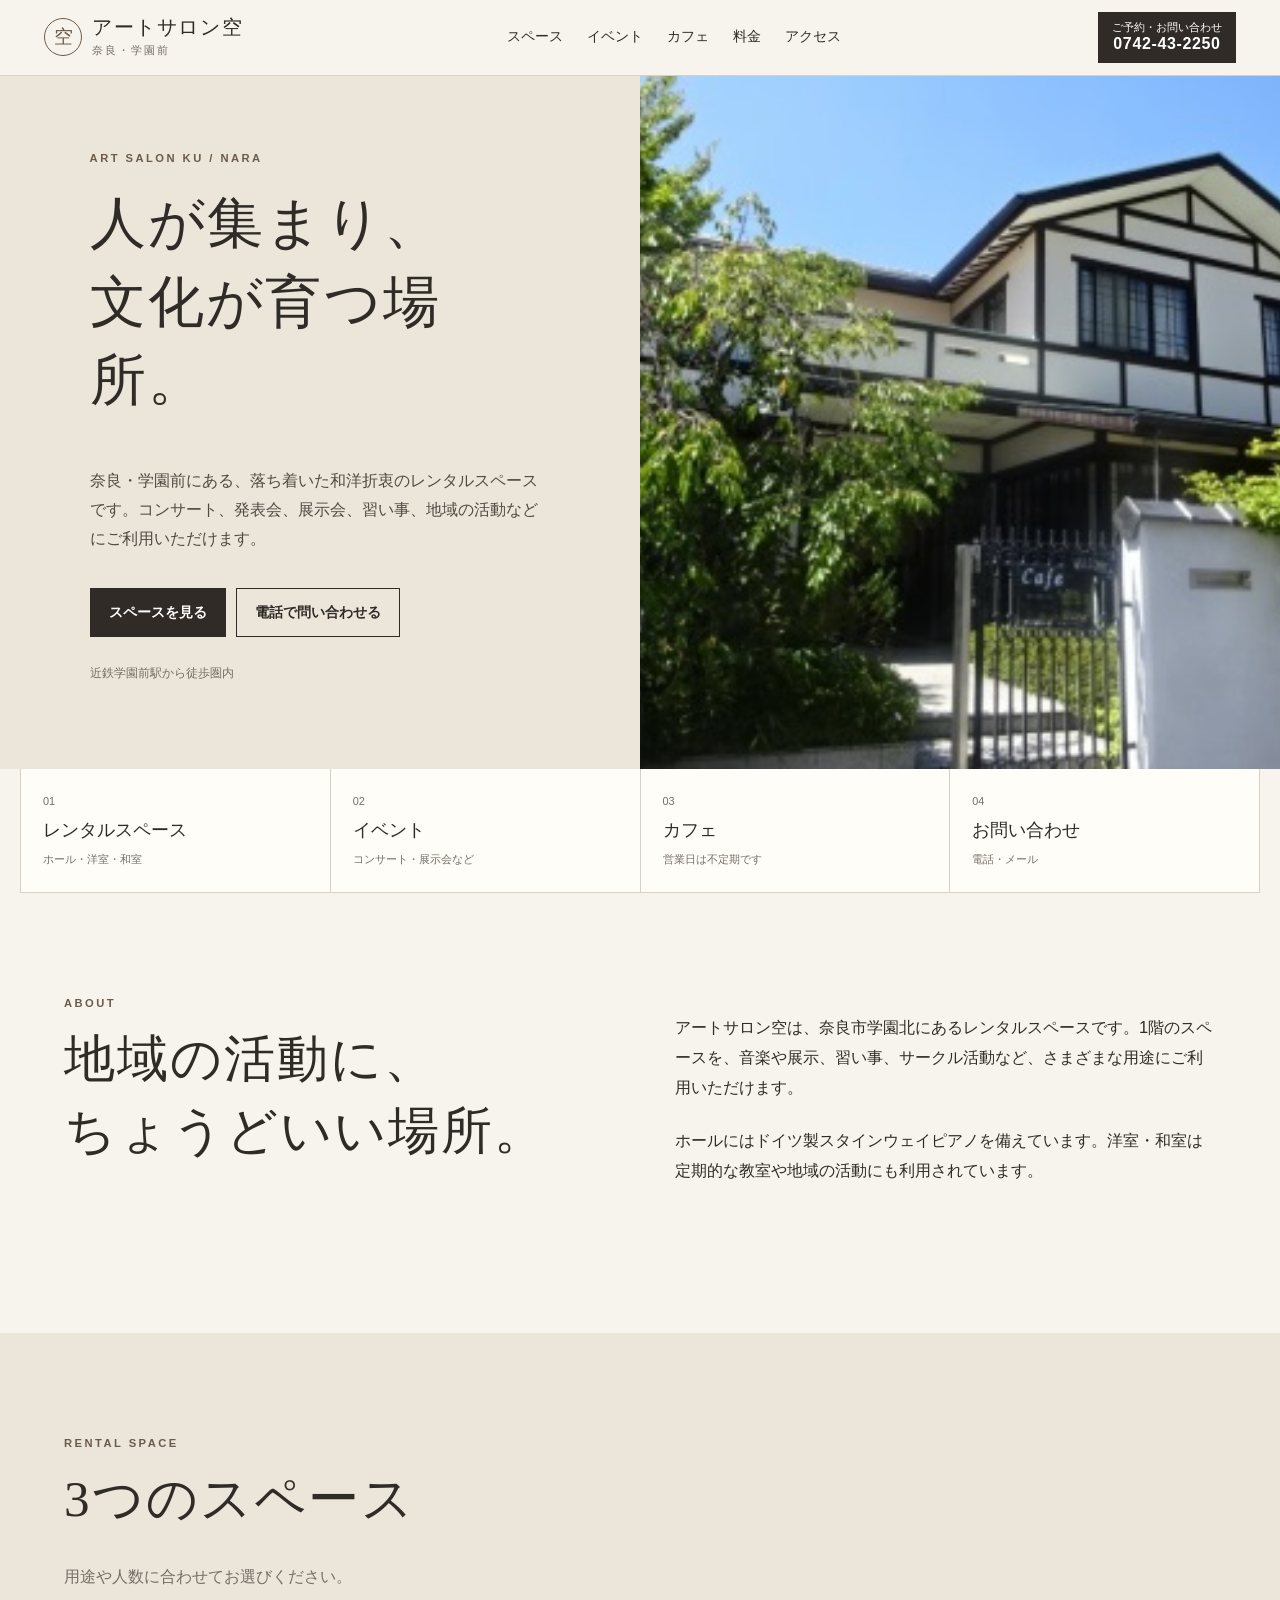
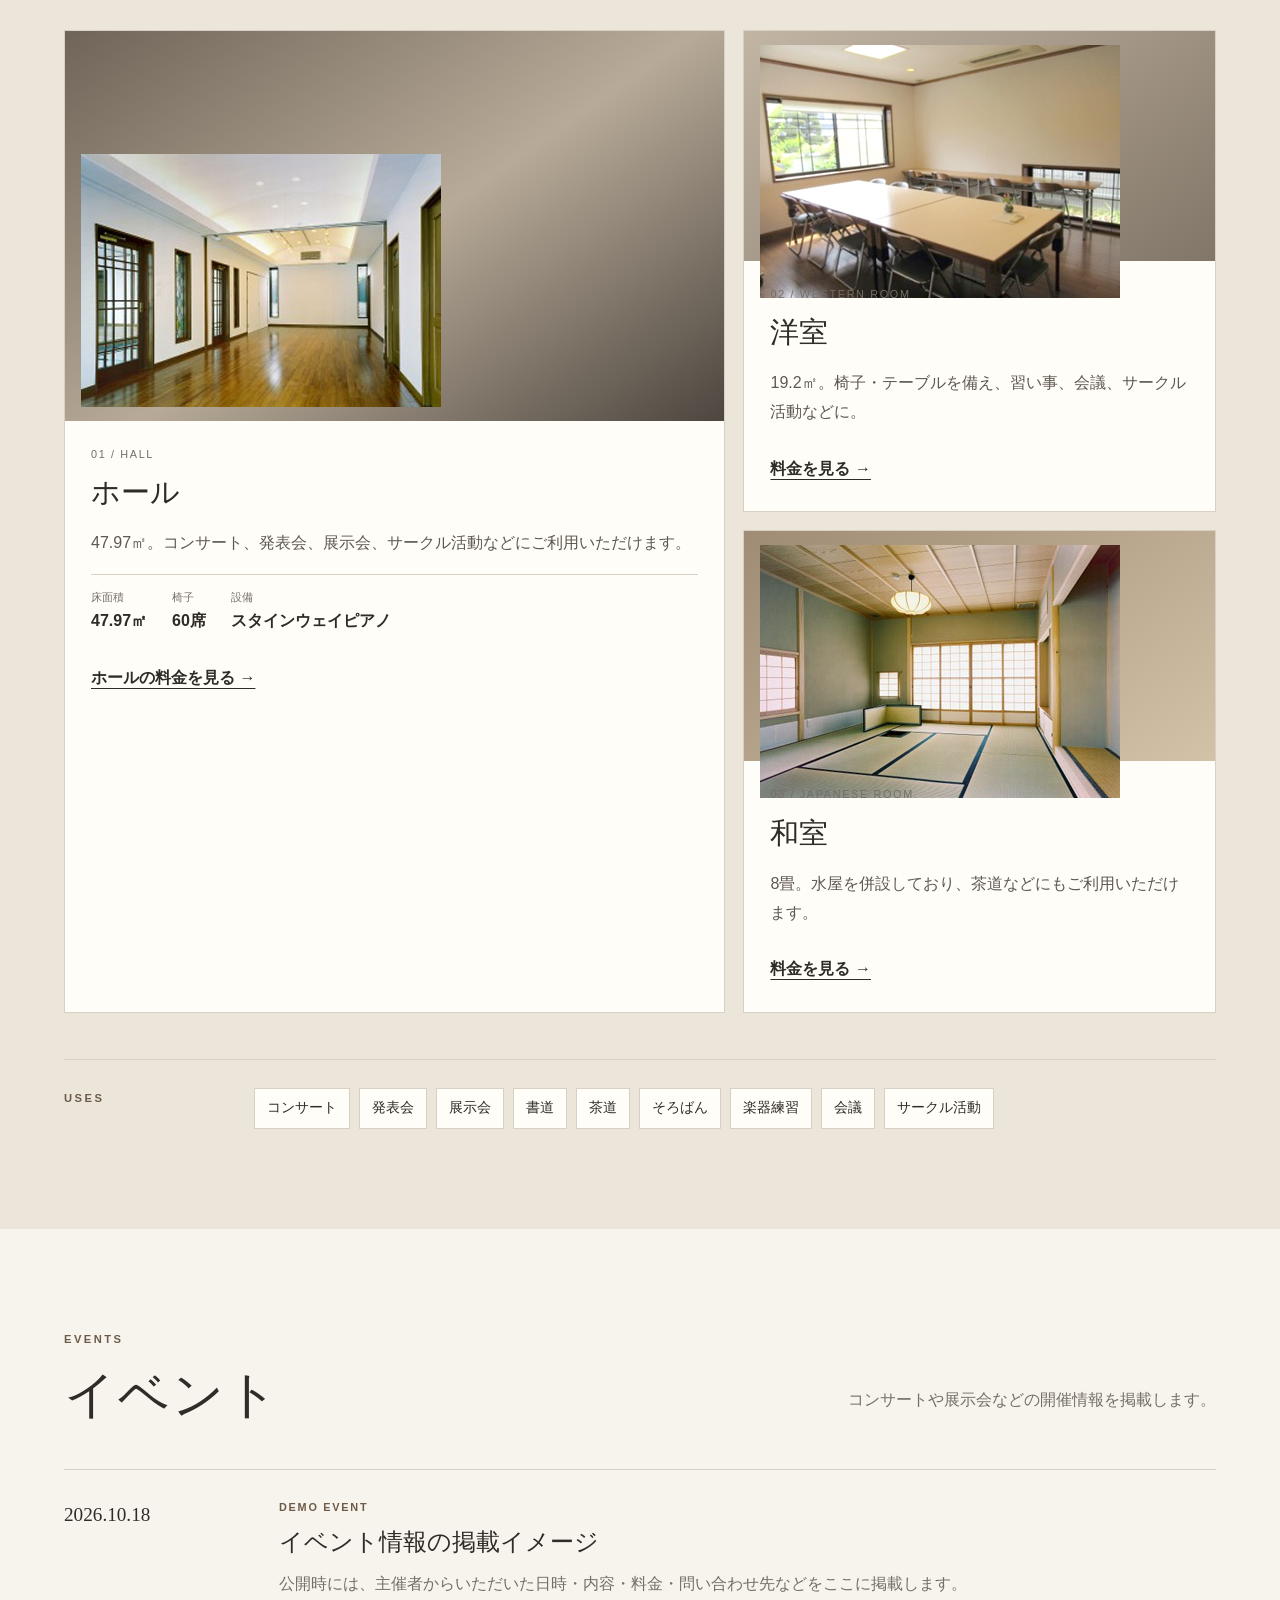
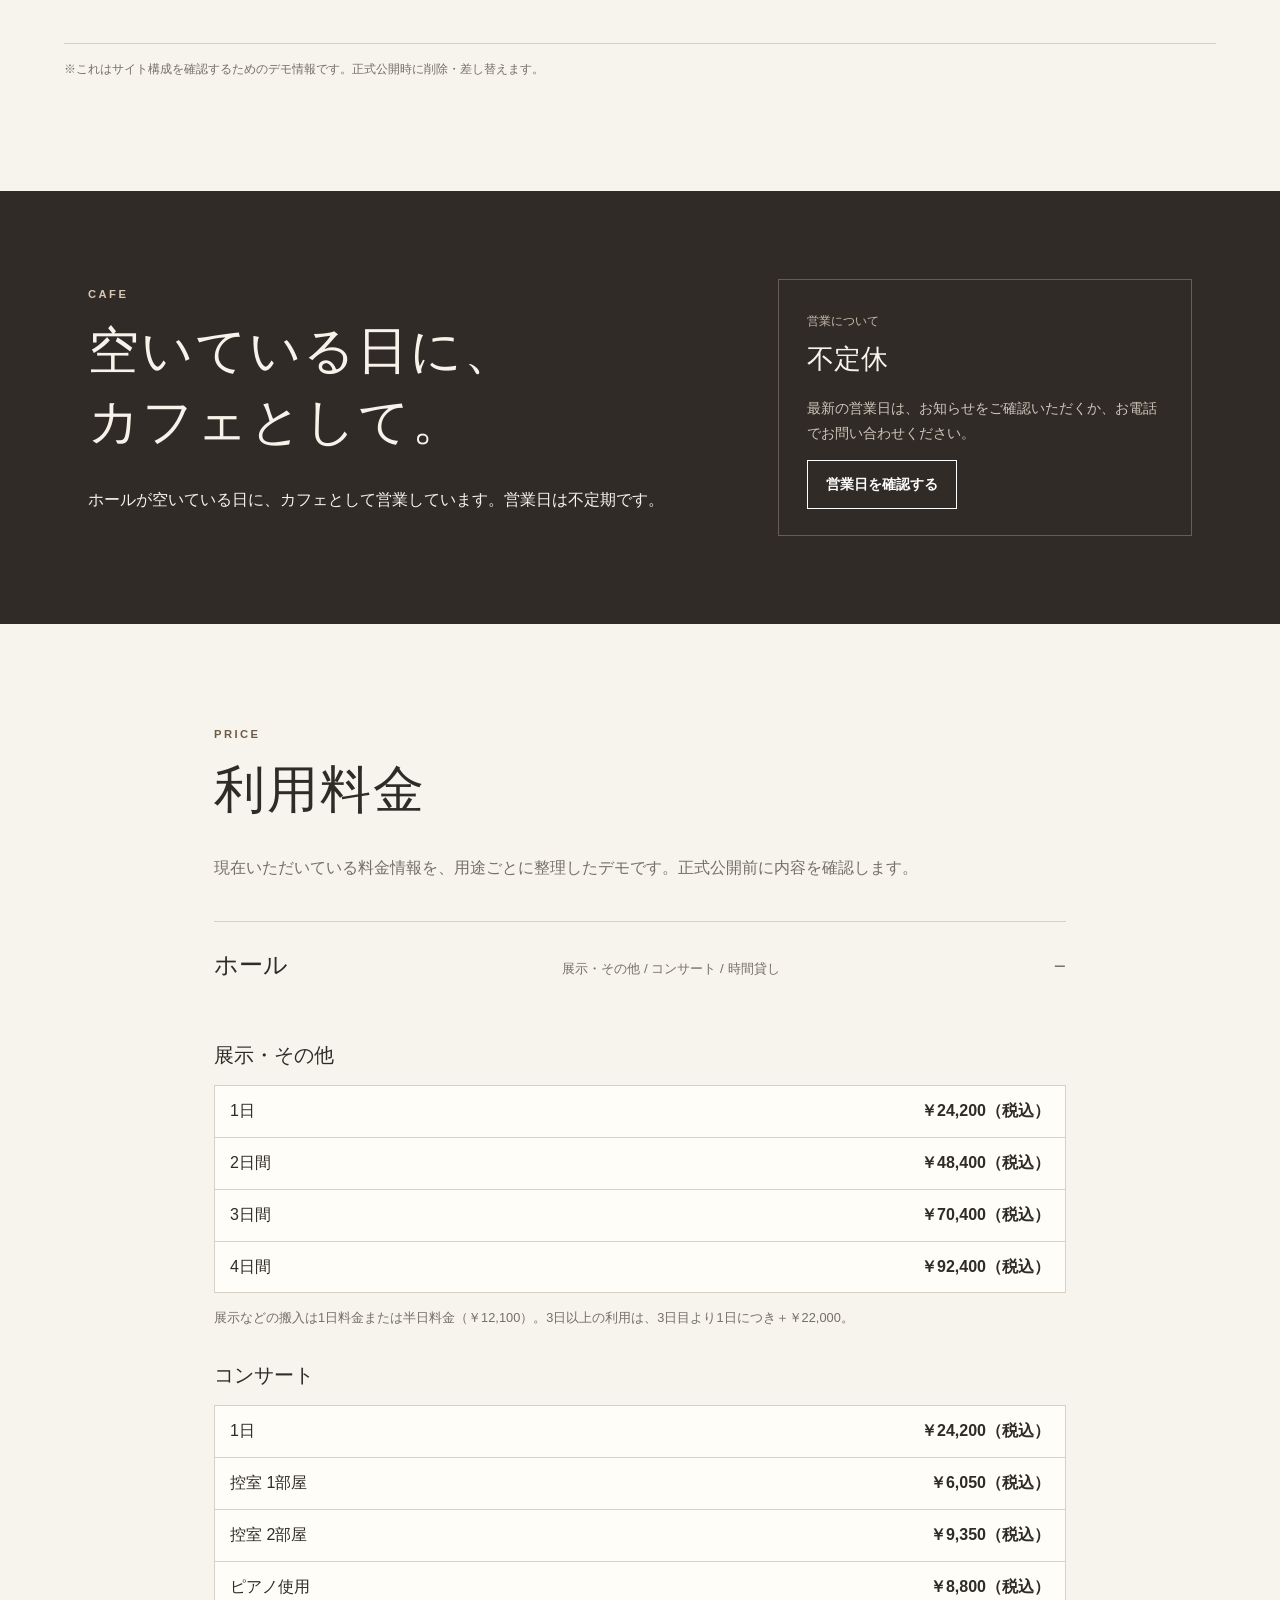
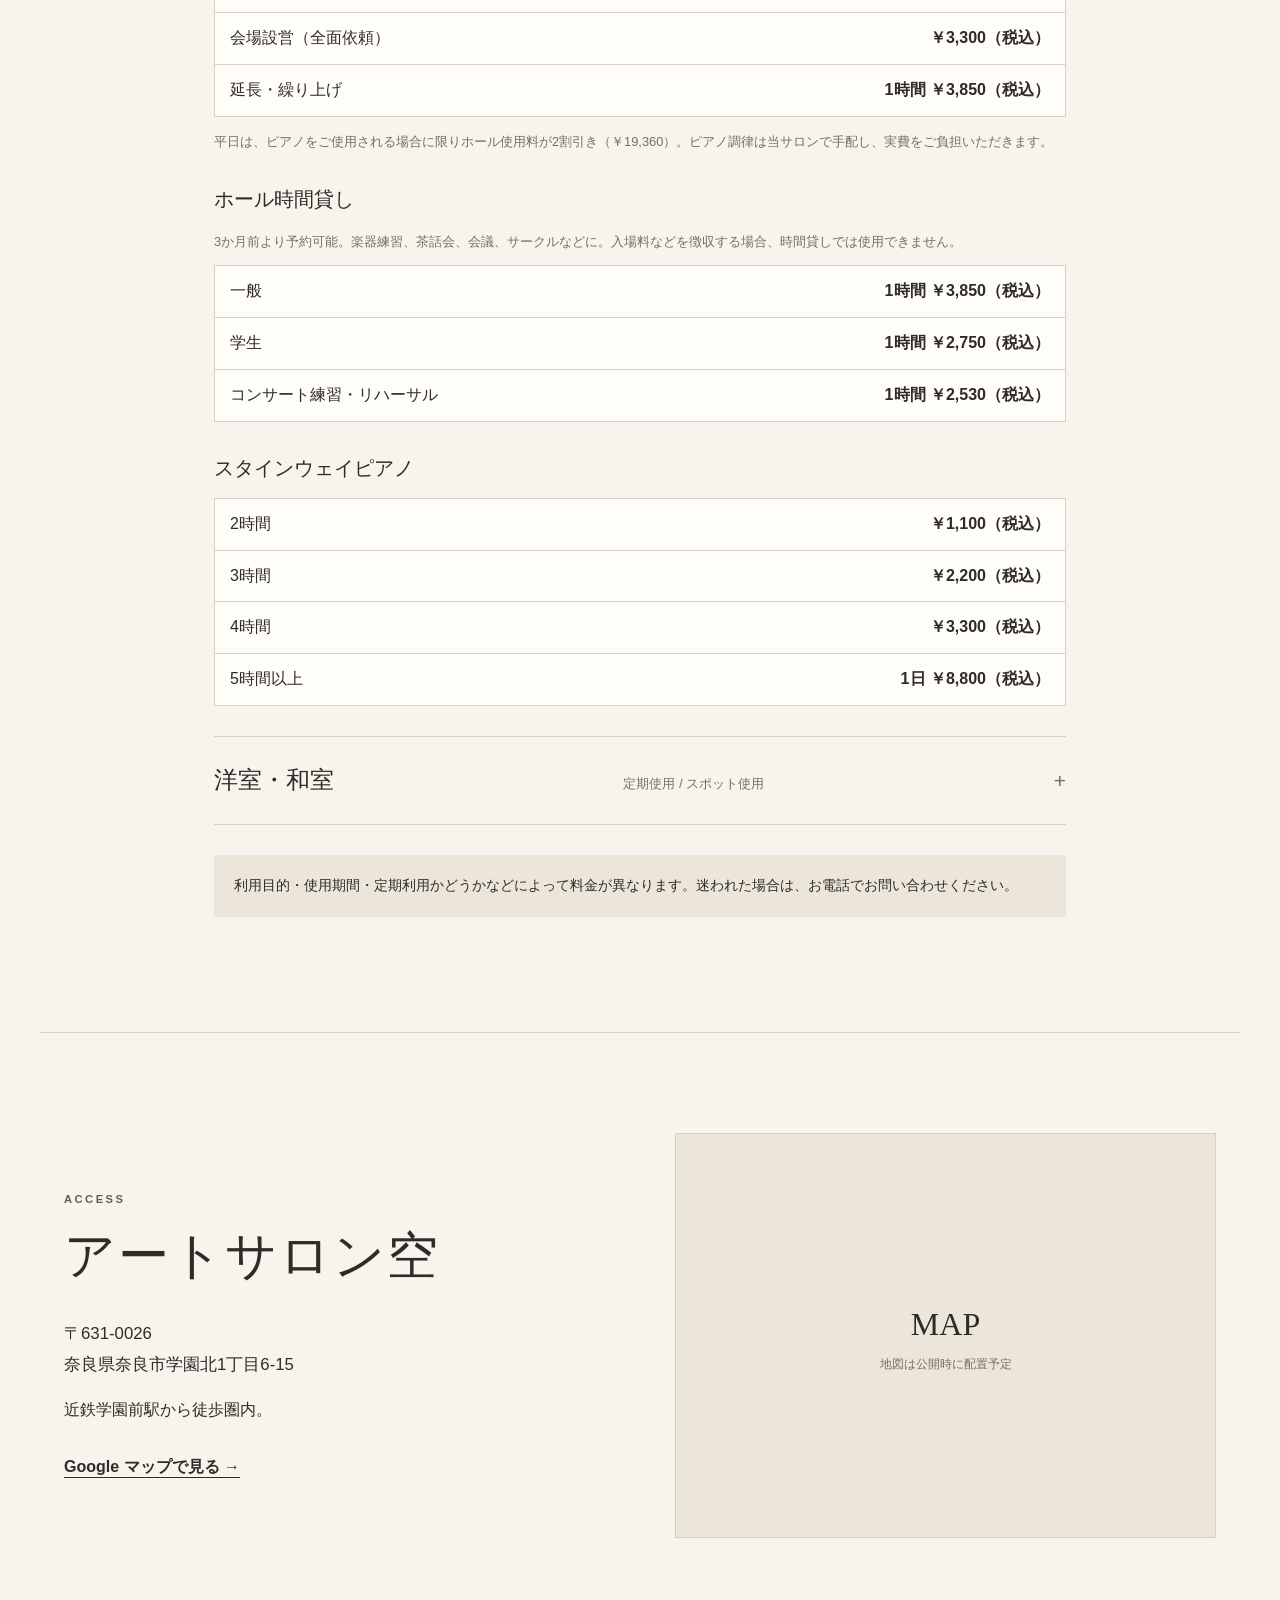
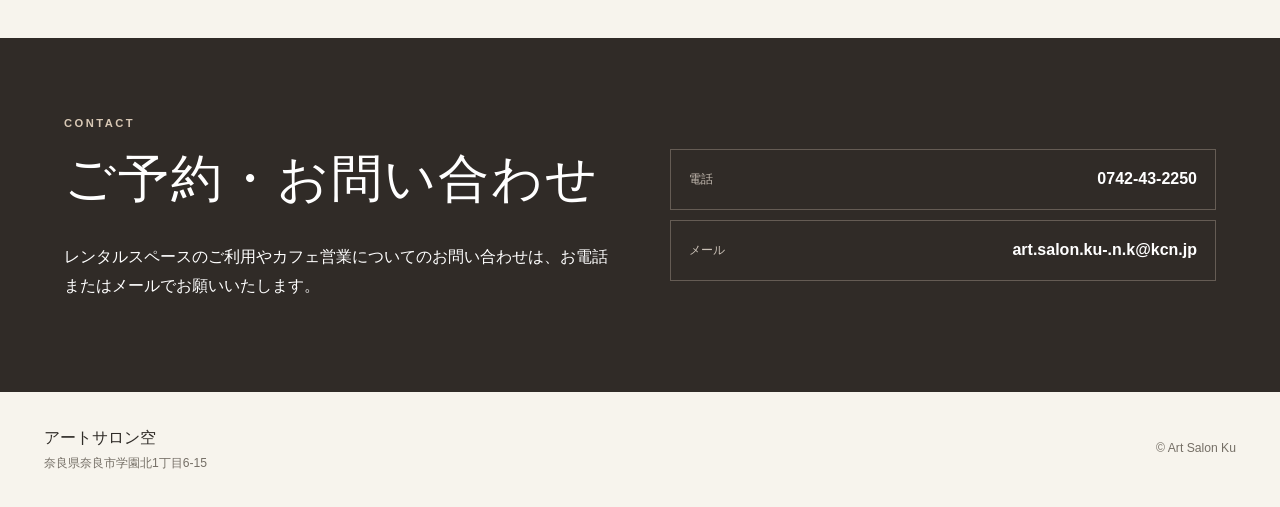
==== index.html @ 2350d653 "ホール・洋室・和室の写真を掲載" ====
<!doctype html>
<html lang="ja">
<head>
  <meta charset="utf-8">
  <meta name="viewport" content="width=device-width, initial-scale=1">
  <meta name="description" content="奈良・学園前のアートサロン空。コンサート、発表会、展示会、習い事などに利用できるレンタルスペースです。">
  <meta name="theme-color" content="#f5f1e8">
  <title>アートサロン空｜奈良・学園前</title>
  <link rel="stylesheet" href="style.css">
</head>
<body>
  <a class="skip-link" href="#main">本文へ移動</a>

  <header class="site-header">
    <div class="header-inner">
      <a class="brand" href="#top" aria-label="アートサロン空 ホーム">
        <span class="brand-mark" aria-hidden="true">空</span>
        <span>
          <strong>アートサロン空</strong>
          <small>奈良・学園前</small>
        </span>
      </a>
      <nav class="main-nav" aria-label="メインメニュー">
        <a href="#space">スペース</a>
        <a href="#events">イベント</a>
        <a href="#cafe">カフェ</a>
        <a href="#price">料金</a>
        <a href="#access">アクセス</a>
      </nav>
      <a class="header-call" href="tel:0742432250">
        <span>ご予約・お問い合わせ</span>
        <strong>0742-43-2250</strong>
      </a>
    </div>
  </header>

  <main id="main">
    <section class="hero" id="top">
      <div class="hero-copy">
        <p class="eyebrow">ART SALON KU / NARA</p>
        <h1>人が集まり、<br>文化が育つ場所。</h1>
        <p class="hero-lead">奈良・学園前にある、落ち着いた和洋折衷のレンタルスペースです。コンサート、発表会、展示会、習い事、地域の活動などにご利用いただけます。</p>
        <div class="hero-actions">
          <a class="button button-dark" href="#space">スペースを見る</a>
          <a class="button button-outline" href="tel:0742432250">電話で問い合わせる</a>
        </div>
        <p class="hero-note">近鉄学園前駅から徒歩圏内</p>
      </div>
      <div class="hero-visual"><img src="main.jpg" alt="アートサロン空の写真"></div>
    </section>

    <section class="quick-links" aria-label="主なご案内">
      <a href="#space"><span>01</span><strong>レンタルスペース</strong><small>ホール・洋室・和室</small></a>
      <a href="#events"><span>02</span><strong>イベント</strong><small>コンサート・展示会など</small></a>
      <a href="#cafe"><span>03</span><strong>カフェ</strong><small>営業日は不定期です</small></a>
      <a href="#contact"><span>04</span><strong>お問い合わせ</strong><small>電話・メール</small></a>
    </section>

    <section class="section intro">
      <div class="section-title">
        <p class="eyebrow">ABOUT</p>
        <h2>地域の活動に、<br>ちょうどいい場所。</h2>
      </div>
      <div class="intro-text">
        <p>アートサロン空は、奈良市学園北にあるレンタルスペースです。1階のスペースを、音楽や展示、習い事、サークル活動など、さまざまな用途にご利用いただけます。</p>
        <p>ホールにはドイツ製スタインウェイピアノを備えています。洋室・和室は定期的な教室や地域の活動にも利用されています。</p>
      </div>
    </section>

    <section class="section section-tinted" id="space">
      <div class="section-title">
        <p class="eyebrow">RENTAL SPACE</p>
        <h2>3つのスペース</h2>
        <p>用途や人数に合わせてお選びください。</p>
      </div>

      <div class="space-grid">
        <article class="space-card space-card-main">
          <div class="space-photo photo-hall"><img src="ホール.jpg" alt="ホールの写真"></div>
          <div class="space-content">
            <p class="card-number">01 / HALL</p>
            <h3>ホール</h3>
            <p>47.97㎡。コンサート、発表会、展示会、サークル活動などにご利用いただけます。</p>
            <dl>
              <div><dt>床面積</dt><dd>47.97㎡</dd></div>
              <div><dt>椅子</dt><dd>60席</dd></div>
              <div><dt>設備</dt><dd>スタインウェイピアノ</dd></div>
            </dl>
            <a class="text-link" href="#hall-price">ホールの料金を見る →</a>
          </div>
        </article>

        <article class="space-card">
          <div class="space-photo photo-west"><img src="洋室.jpg" alt="洋室の写真"></div>
          <div class="space-content">
            <p class="card-number">02 / WESTERN ROOM</p>
            <h3>洋室</h3>
            <p>19.2㎡。椅子・テーブルを備え、習い事、会議、サークル活動などに。</p>
            <a class="text-link" href="#small-price">料金を見る →</a>
          </div>
        </article>

        <article class="space-card">
          <div class="space-photo photo-japanese"><img src="和室.jpg" alt="和室の写真"></div>
          <div class="space-content">
            <p class="card-number">03 / JAPANESE ROOM</p>
            <h3>和室</h3>
            <p>8畳。水屋を併設しており、茶道などにもご利用いただけます。</p>
            <a class="text-link" href="#small-price">料金を見る →</a>
          </div>
        </article>
      </div>

      <div class="uses">
        <p class="eyebrow">USES</p>
        <div class="tag-list">
          <span>コンサート</span><span>発表会</span><span>展示会</span><span>書道</span><span>茶道</span><span>そろばん</span><span>楽器練習</span><span>会議</span><span>サークル活動</span>
        </div>
      </div>
    </section>

    <section class="section" id="events">
      <div class="section-title-row">
        <div>
          <p class="eyebrow">EVENTS</p>
          <h2>イベント</h2>
        </div>
        <p class="section-caption">コンサートや展示会などの開催情報を掲載します。</p>
      </div>
      <div id="event-list" class="event-list" aria-live="polite">
        <article class="event-card">
          <time datetime="2026-10-18"><span>2026.10.18</span></time>
          <div><p class="event-type">DEMO EVENT</p><h3>イベント情報の掲載イメージ</h3><p>公開時には、主催者からいただいた日時・内容・料金・問い合わせ先などをここに掲載します。</p></div>
        </article>
        <p class="demo-label">※これはサイト構成を確認するためのデモ情報です。正式公開時に削除・差し替えます。</p>
      </div>
    </section>

    <section class="cafe" id="cafe">
      <div class="cafe-inner">
        <div>
          <p class="eyebrow">CAFE</p>
          <h2>空いている日に、<br>カフェとして。</h2>
          <p>ホールが空いている日に、カフェとして営業しています。営業日は不定期です。</p>
        </div>
        <div class="cafe-status">
          <span>営業について</span>
          <strong>不定休</strong>
          <p>最新の営業日は、お知らせをご確認いただくか、お電話でお問い合わせください。</p>
          <a class="button button-light" href="tel:0742432250">営業日を確認する</a>
        </div>
      </div>
    </section>

    <section class="section pricing" id="price">
      <div class="section-title">
        <p class="eyebrow">PRICE</p>
        <h2>利用料金</h2>
        <p>現在いただいている料金情報を、用途ごとに整理したデモです。正式公開前に内容を確認します。</p>
      </div>

      <details class="price-group" id="hall-price" open>
        <summary><span>ホール</span><small>展示・その他 / コンサート / 時間貸し</small></summary>
        <div class="price-inner">
          <h3>展示・その他</h3>
          <div class="price-table">
            <div><span>1日</span><strong>￥24,200（税込）</strong></div>
            <div><span>2日間</span><strong>￥48,400（税込）</strong></div>
            <div><span>3日間</span><strong>￥70,400（税込）</strong></div>
            <div><span>4日間</span><strong>￥92,400（税込）</strong></div>
          </div>
          <p class="price-note">展示などの搬入は1日料金または半日料金（￥12,100）。3日以上の利用は、3日目より1日につき＋￥22,000。</p>

          <h3>コンサート</h3>
          <div class="price-table">
            <div><span>1日</span><strong>￥24,200（税込）</strong></div>
            <div><span>控室 1部屋</span><strong>￥6,050（税込）</strong></div>
            <div><span>控室 2部屋</span><strong>￥9,350（税込）</strong></div>
            <div><span>ピアノ使用</span><strong>￥8,800（税込）</strong></div>
            <div><span>会場設営（全面依頼）</span><strong>￥3,300（税込）</strong></div>
            <div><span>延長・繰り上げ</span><strong>1時間 ￥3,850（税込）</strong></div>
          </div>
          <p class="price-note">平日は、ピアノをご使用される場合に限りホール使用料が2割引き（￥19,360）。ピアノ調律は当サロンで手配し、実費をご負担いただきます。</p>

          <h3>ホール時間貸し</h3>
          <p class="price-note">3か月前より予約可能。楽器練習、茶話会、会議、サークルなどに。入場料などを徴収する場合、時間貸しでは使用できません。</p>
          <div class="price-table">
            <div><span>一般</span><strong>1時間 ￥3,850（税込）</strong></div>
            <div><span>学生</span><strong>1時間 ￥2,750（税込）</strong></div>
            <div><span>コンサート練習・リハーサル</span><strong>1時間 ￥2,530（税込）</strong></div>
          </div>

          <h3>スタインウェイピアノ</h3>
          <div class="price-table">
            <div><span>2時間</span><strong>￥1,100（税込）</strong></div>
            <div><span>3時間</span><strong>￥2,200（税込）</strong></div>
            <div><span>4時間</span><strong>￥3,300（税込）</strong></div>
            <div><span>5時間以上</span><strong>1日 ￥8,800（税込）</strong></div>
          </div>
        </div>
      </details>

      <details class="price-group" id="small-price">
        <summary><span>洋室・和室</span><small>定期使用 / スポット使用</small></summary>
        <div class="price-inner">
          <div class="price-table">
            <div><span>2時間・月1回</span><strong>￥4,200</strong></div>
            <div><span>2時間・月2回</span><strong>￥7,900</strong></div>
            <div><span>2時間・月3回</span><strong>￥11,500</strong></div>
            <div><span>2時間・月4回</span><strong>￥15,300</strong></div>
            <div><span>2時間・スポット</span><strong>￥4,400</strong></div>
            <div><span>3時間・月1回</span><strong>￥6,300</strong></div>
            <div><span>3時間・月2回</span><strong>￥11,500</strong></div>
            <div><span>3時間・月3回</span><strong>￥17,200</strong></div>
            <div><span>3時間・スポット</span><strong>￥6,600</strong></div>
            <div><span>4時間・月1回</span><strong>￥7,900</strong></div>
            <div><span>4時間・月2回</span><strong>￥15,300</strong></div>
            <div><span>4時間・スポット</span><strong>￥8,250</strong></div>
            <div><span>5時間・スポット</span><strong>￥9,900</strong></div>
            <div><span>6時間・スポット</span><strong>￥11,550</strong></div>
          </div>
          <p class="price-note">準備・後片付けも利用時間に含まれます。定期使用は都合で使用されない場合も所定料金が必要です。スポット使用は延長可能（時間外料金30分 ￥1,100）。</p>
        </div>
      </details>

      <p class="pricing-callout">利用目的・使用期間・定期利用かどうかなどによって料金が異なります。迷われた場合は、お電話でお問い合わせください。</p>
    </section>

    <section class="section access" id="access">
      <div class="access-copy">
        <p class="eyebrow">ACCESS</p>
        <h2>アートサロン空</h2>
        <address>〒631-0026<br>奈良県奈良市学園北1丁目6-15</address>
        <p>近鉄学園前駅から徒歩圏内。</p>
        <a class="text-link" href="https://www.google.com/maps/search/?api=1&query=奈良県奈良市学園北1丁目6-15" target="_blank" rel="noopener noreferrer">Google マップで見る →</a>
      </div>
      <div class="map-card"><span>MAP</span><small>地図は公開時に配置予定</small></div>
    </section>

    <section class="contact" id="contact">
      <div class="contact-inner">
        <div>
          <p class="eyebrow">CONTACT</p>
          <h2>ご予約・お問い合わせ</h2>
          <p>レンタルスペースのご利用やカフェ営業についてのお問い合わせは、お電話またはメールでお願いいたします。</p>
        </div>
        <div class="contact-links">
          <a href="tel:0742432250"><span>電話</span><strong>0742-43-2250</strong></a>
          <a href="mailto:art.salon.ku-.n.k@kcn.jp"><span>メール</span><strong>art.salon.ku-.n.k@kcn.jp</strong></a>
        </div>
      </div>
    </section>
  </main>

  <footer class="footer">
    <div>
      <strong>アートサロン空</strong>
      <span>奈良県奈良市学園北1丁目6-15</span>
    </div>
    <div class="social-links" id="social-links" aria-label="SNS"></div>
    <p>© Art Salon Ku</p>
  </footer>

  <script src="script.js"></script>
</body>
</html>
---- style.css ----
:root {
  --ink:#2f2b27;
  --muted:#756f66;
  --paper:#f7f4ed;
  --paper-deep:#ebe5da;
  --white:#fffdf8;
  --line:#d8d0c4;
  --accent:#6d5b49;
  --accent-light:#d8c8b5;
  --dark:#302b27;
  --serif:"Yu Mincho","Hiragino Mincho ProN",Georgia,serif;
  --sans:-apple-system,BlinkMacSystemFont,"Hiragino Sans","Yu Gothic",Meiryo,sans-serif;
}
*{box-sizing:border-box}
html{scroll-behavior:smooth}
body{margin:0;color:var(--ink);background:var(--paper);font-family:var(--sans);line-height:1.8}
a{color:inherit}
img{max-width:100%}
button,input,textarea{font:inherit}
.skip-link{position:absolute;left:-9999px;top:0}
.skip-link:focus{left:1rem;top:1rem;z-index:100;background:#fff;padding:.6rem 1rem}
.site-header{position:sticky;top:0;z-index:50;background:rgba(247,244,237,.96);border-bottom:1px solid var(--line);backdrop-filter:blur(12px)}
.header-inner{max-width:1240px;margin:auto;padding:12px 24px;display:flex;align-items:center;gap:28px}
.brand{display:flex;align-items:center;gap:10px;text-decoration:none;min-width:205px}
.brand-mark{display:grid;place-items:center;width:38px;height:38px;border:1px solid var(--accent);border-radius:50%;font-family:var(--serif);font-size:1.2rem;color:var(--accent)}
.brand strong{display:block;font-family:var(--serif);font-size:1.25rem;font-weight:500;letter-spacing:.08em;line-height:1.2}
.brand small{display:block;color:var(--muted);font-size:.68rem;letter-spacing:.18em;margin-top:2px}
.main-nav{display:flex;justify-content:center;gap:20px;flex:1;min-width:0}
.main-nav a{text-decoration:none;font-size:.88rem;white-space:nowrap;padding:8px 2px;border-bottom:1px solid transparent}
.main-nav a:hover{border-bottom-color:var(--accent)}
.header-call{display:flex;flex-direction:column;align-items:center;text-decoration:none;background:var(--dark);color:#fff;padding:8px 14px;line-height:1.3;white-space:nowrap}
.header-call span{font-size:.68rem}
.header-call strong{font-size:1rem;letter-spacing:.04em}
.hero{max-width:1400px;margin:auto;display:grid;grid-template-columns:1fr 1fr;min-height:650px}
.hero-copy{display:flex;flex-direction:column;justify-content:center;padding:72px clamp(28px,7vw,110px);background:var(--paper-deep)}
.eyebrow{margin:0 0 10px;color:var(--accent);font-size:.7rem;font-weight:700;letter-spacing:.22em}
.hero h1,.section h2,.cafe h2,.contact h2{font-family:var(--serif);font-weight:500;line-height:1.4;letter-spacing:.04em;margin:.1em 0 .55em}
.hero h1{font-size:clamp(2.35rem,4.4vw,4.6rem)}
.hero-lead{max-width:620px;color:#504a43}
.hero-note{margin-top:25px;color:var(--muted);font-size:.78rem}
.hero-actions{display:flex;flex-wrap:wrap;gap:10px;margin-top:18px}
.button{display:inline-block;padding:11px 18px;border:1px solid var(--ink);text-decoration:none;font-weight:700;font-size:.88rem}
.button-dark{background:var(--dark);color:#fff}
.button-outline{background:transparent}
.button-light{border-color:#fff;color:#fff}
.hero-visual{min-height:500px;background-image:linear-gradient(90deg,rgba(35,30,26,.04),rgba(35,30,26,.12)),url("main.jpg");background-size:cover;background-position:center;display:grid;place-items:center}
.photo-placeholder{width:min(74%,520px);aspect-ratio:4/5;border:1px solid rgba(255,255,255,.7);display:flex;flex-direction:column;align-items:center;justify-content:center;text-align:center;color:#fff;background:linear-gradient(160deg,rgba(255,255,255,.12),rgba(45,37,30,.14))}
.photo-placeholder span{font-size:.68rem;letter-spacing:.28em}
.photo-placeholder strong{font-family:var(--serif);font-size:1.8rem;font-weight:500;margin-top:8px}
.photo-placeholder small{font-size:.75rem;margin-top:8px;opacity:.9}
.quick-links{max-width:1240px;margin:auto;display:grid;grid-template-columns:repeat(4,1fr);border-left:1px solid var(--line);border-bottom:1px solid var(--line)}
.quick-links a{padding:23px 22px;text-decoration:none;border-right:1px solid var(--line);background:var(--white)}
.quick-links a:hover{background:var(--paper-deep)}
.quick-links span,.quick-links small{display:block;color:var(--muted);font-size:.68rem}
.quick-links strong{display:block;font-family:var(--serif);font-size:1.12rem;font-weight:500;margin:3px 0}
.section{max-width:1200px;margin:auto;padding:100px 24px}
.intro{display:grid;grid-template-columns:1fr 1fr;gap:70px}
.section h2{font-size:clamp(2rem,4vw,3.2rem)}
.intro-text{max-width:620px;padding-top:20px;font-size:1.03rem}
.intro-text p{margin-top:0;margin-bottom:1.5rem}
.section-tinted{max-width:none;background:var(--paper-deep);padding-left:max(24px,calc((100% - 1152px)/2));padding-right:max(24px,calc((100% - 1152px)/2))}
.section-title{margin-bottom:38px}
.section-title>p:last-child{color:var(--muted);margin-top:0}
.space-grid{display:grid;grid-template-columns:1.4fr 1fr;gap:18px}
.space-card{background:var(--white);border:1px solid var(--line)}
.space-card-main{grid-row:span 2}
.space-photo{height:230px;display:grid;place-items:end start;padding:14px 16px;color:#fff;background-size:cover;background-position:center}
.space-card-main .space-photo{height:390px}
.photo-hall{background:linear-gradient(145deg,#6f6458,#b7aa98 52%,#4d463f)}
.photo-west{background:linear-gradient(145deg,#c2b5a4,#827668)}
.photo-japanese{background:linear-gradient(145deg,#9e8c74,#d3c2a8)}
.space-photo span{font-size:.68rem;letter-spacing:.1em;background:rgba(35,30,26,.55);padding:3px 8px}
.space-content{padding:24px 26px 28px}
.card-number{font-size:.68rem!important;letter-spacing:.15em;color:var(--muted)!important;margin:0!important}
.space-content h3{font-family:var(--serif);font-size:1.8rem;font-weight:500;margin:.1em 0 .35em}
.space-content p:not(.card-number){color:#5e584f;margin-top:0}
.space-content dl{display:flex;gap:25px;flex-wrap:wrap;border-top:1px solid var(--line);padding-top:13px}
.space-content dt{font-size:.68rem;color:var(--muted)}
.space-content dd{margin:0;font-weight:700}
.text-link{text-underline-offset:5px;font-weight:700;display:inline-block;margin-top:12px}
.uses{margin-top:46px;display:grid;grid-template-columns:160px 1fr;gap:30px;align-items:start;border-top:1px solid var(--line);padding-top:28px}
.tag-list{display:flex;flex-wrap:wrap;gap:9px}
.tag-list span{padding:7px 12px;border:1px solid var(--line);background:var(--white);font-size:.86rem}
.section-title-row{display:flex;align-items:end;justify-content:space-between;gap:40px;margin-bottom:38px}
.section-title-row h2{margin-bottom:0}
.section-caption{color:var(--muted);max-width:430px}
.event-list{border-top:1px solid var(--line)}
.event-card{display:grid;grid-template-columns:180px 1fr;gap:35px;padding:28px 0;border-bottom:1px solid var(--line)}
.event-card time span{font-family:var(--serif);font-size:1.2rem}
.event-type{margin:0;color:var(--accent);font-size:.68rem;letter-spacing:.16em;font-weight:700}
.event-card h3{font-family:var(--serif);font-size:1.5rem;font-weight:500;margin:.15em 0 .25em}
.event-card p:last-child{margin-top:0;color:var(--muted)}
.demo-label{font-size:.72rem;color:var(--muted);margin-top:15px}
.cafe{background:var(--dark);color:#f8f3ea}
.cafe-inner{max-width:1152px;margin:auto;padding:88px 24px;display:grid;grid-template-columns:1.2fr .8fr;gap:70px;align-items:center}
.cafe .eyebrow{color:var(--accent-light)}
.cafe h2{font-size:clamp(2.1rem,4vw,3.5rem)}
.cafe p{max-width:620px}
.cafe-status{border:1px solid #665d55;padding:26px 28px}
.cafe-status>span{font-size:.72rem;color:#c7b9a9}
.cafe-status strong{display:block;font-family:var(--serif);font-size:1.7rem;font-weight:500}
.cafe-status p{color:#cfc6bb;font-size:.85rem}
.pricing{max-width:900px}
.price-group{border-top:1px solid var(--line)}
.price-group:last-of-type{border-bottom:1px solid var(--line)}
.price-group summary{list-style:none;cursor:pointer;padding:22px 0;display:flex;align-items:baseline;justify-content:space-between;gap:20px}
.price-group summary::-webkit-details-marker{display:none}
.price-group summary:after{content:"+";font-size:1.3rem;color:var(--muted)}
.price-group[open] summary:after{content:"−"}
.price-group summary span{font-family:var(--serif);font-size:1.5rem}
.price-group summary small{color:var(--muted)}
.price-inner{padding:0 0 30px}
.price-inner h3{font-family:var(--serif);font-size:1.25rem;font-weight:500;margin:28px 0 12px}
.price-table{border:1px solid var(--line);background:var(--white)}
.price-table div{display:flex;justify-content:space-between;gap:25px;padding:11px 15px;border-bottom:1px solid var(--line)}
.price-table div:last-child{border-bottom:0}
.price-table strong{white-space:nowrap}
.price-note{font-size:.8rem;color:var(--muted)}
.pricing-callout{margin-top:30px;padding:18px 20px;background:var(--paper-deep);font-size:.9rem}
.access{display:grid;grid-template-columns:1fr 1fr;gap:70px;align-items:center;border-top:1px solid var(--line)}
.access address{font-style:normal;font-size:1.05rem}
.map-card{aspect-ratio:4/3;background:var(--paper-deep);border:1px solid var(--line);display:grid;place-content:center;text-align:center}
.map-card span{font-family:var(--serif);font-size:2rem}
.map-card small{color:var(--muted);font-size:.72rem}
.contact{background:var(--dark);color:#fff;padding:75px 24px}
.contact-inner{max-width:1152px;margin:auto;display:grid;grid-template-columns:1fr 1fr;gap:60px}
.contact .eyebrow{color:var(--accent-light)}
.contact h2{font-size:clamp(2rem,4vw,3.2rem)}
.contact-links{display:grid;gap:10px;align-content:center}
.contact-links a{display:flex;justify-content:space-between;align-items:center;gap:18px;border:1px solid #655c54;padding:15px 18px;text-decoration:none}
.contact-links span{color:#c9c0b6;font-size:.78rem}
.contact-links strong{font-size:1rem;overflow-wrap:anywhere}
.footer{max-width:1240px;margin:auto;padding:32px 24px;display:flex;align-items:center;gap:25px;flex-wrap:wrap;color:var(--muted);font-size:.76rem}
.footer>div:first-child span{display:block}
.footer strong{display:block;font-family:var(--serif);color:var(--ink);font-size:1rem;font-weight:500}
.footer p{margin-left:auto}
.social-links{display:flex;gap:10px}
.social-links a{color:var(--ink);text-decoration:none;border-bottom:1px solid var(--line)}
@media(max-width:950px){
  .header-inner{flex-wrap:wrap;gap:10px 18px}
  .main-nav{order:3;width:100%;overflow-x:auto;justify-content:flex-start;padding-bottom:2px}
  .header-call{margin-left:auto}
  .hero{grid-template-columns:1fr}
  .hero-visual{min-height:420px;order:-1}.hero-visual img{min-height:420px}
  .intro,.access,.contact-inner,.cafe-inner{grid-template-columns:1fr;gap:35px}
  .space-grid{grid-template-columns:1fr}
  .space-card-main{grid-row:auto}
  .space-card-main .space-photo{height:300px}
  .section-title-row{align-items:start;flex-direction:column;gap:10px}
}
@media(max-width:600px){
  .header-inner{padding:10px 16px}
  .brand{min-width:0}
  .brand strong{font-size:1.05rem}
  .brand-mark{width:32px;height:32px}
  .header-call{padding:7px 10px}
  .header-call span{font-size:.6rem}
  .header-call strong{font-size:.82rem}
  .main-nav{gap:17px}
  .main-nav a{font-size:.8rem}
  .hero-copy{padding:54px 20px}
  .hero h1{font-size:2.25rem}
  .hero-visual{min-height:330px}
  .photo-placeholder{width:76%}
  .quick-links{grid-template-columns:1fr 1fr}
  .quick-links a{padding:18px 16px}
  .section{padding:70px 20px}
  .section-tinted{padding-left:20px;padding-right:20px}
  .uses{grid-template-columns:1fr;gap:14px}
  .event-card{grid-template-columns:1fr;gap:6px}
  .cafe-inner{padding:65px 20px}
  .price-group summary{align-items:flex-start}
  .price-group summary small{display:none}
  .price-table div{align-items:flex-start}
  .price-table strong{white-space:normal;text-align:right}
  .contact{padding:60px 20px}
  .contact-links a{display:block}
  .contact-links strong{display:block;margin-top:5px}
  .footer p{margin-left:0}
}

.hero-visual img{display:block;width:100%;height:100%;min-height:650px;object-fit:cover;object-position:center}
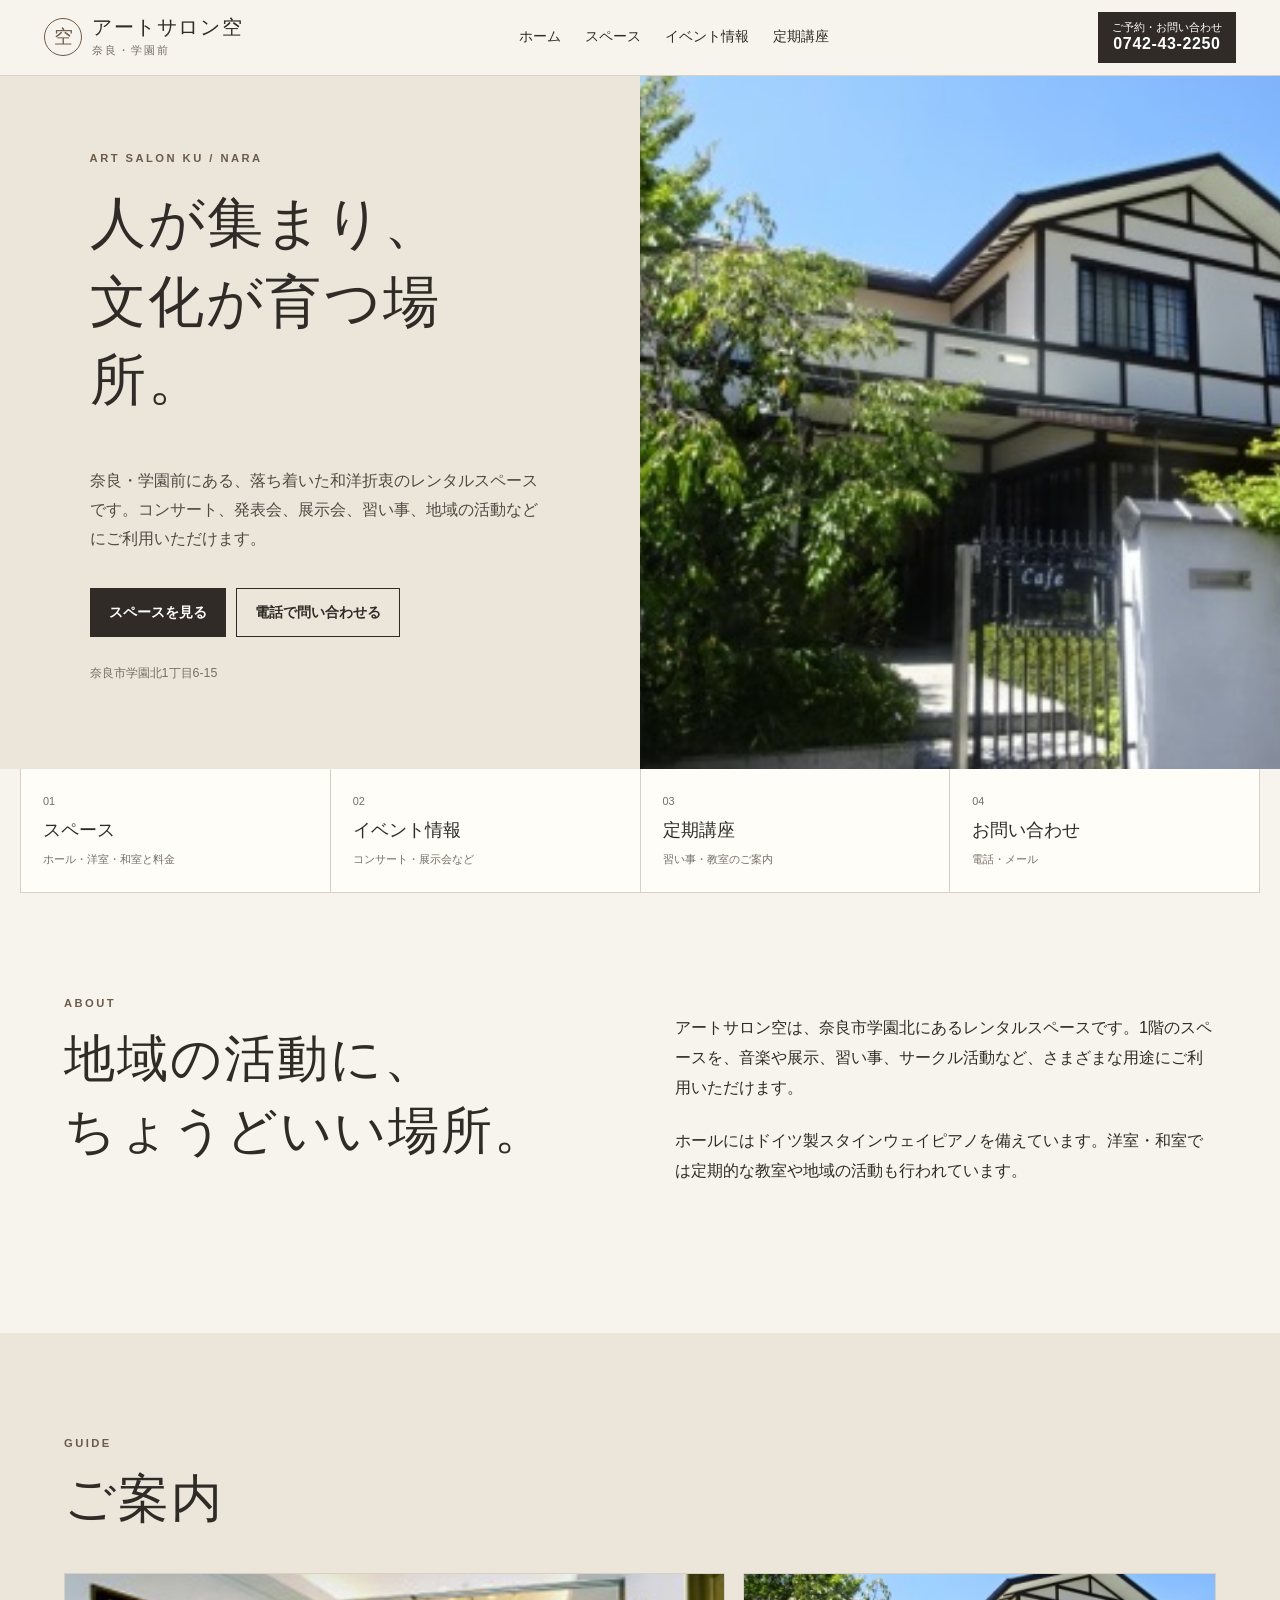
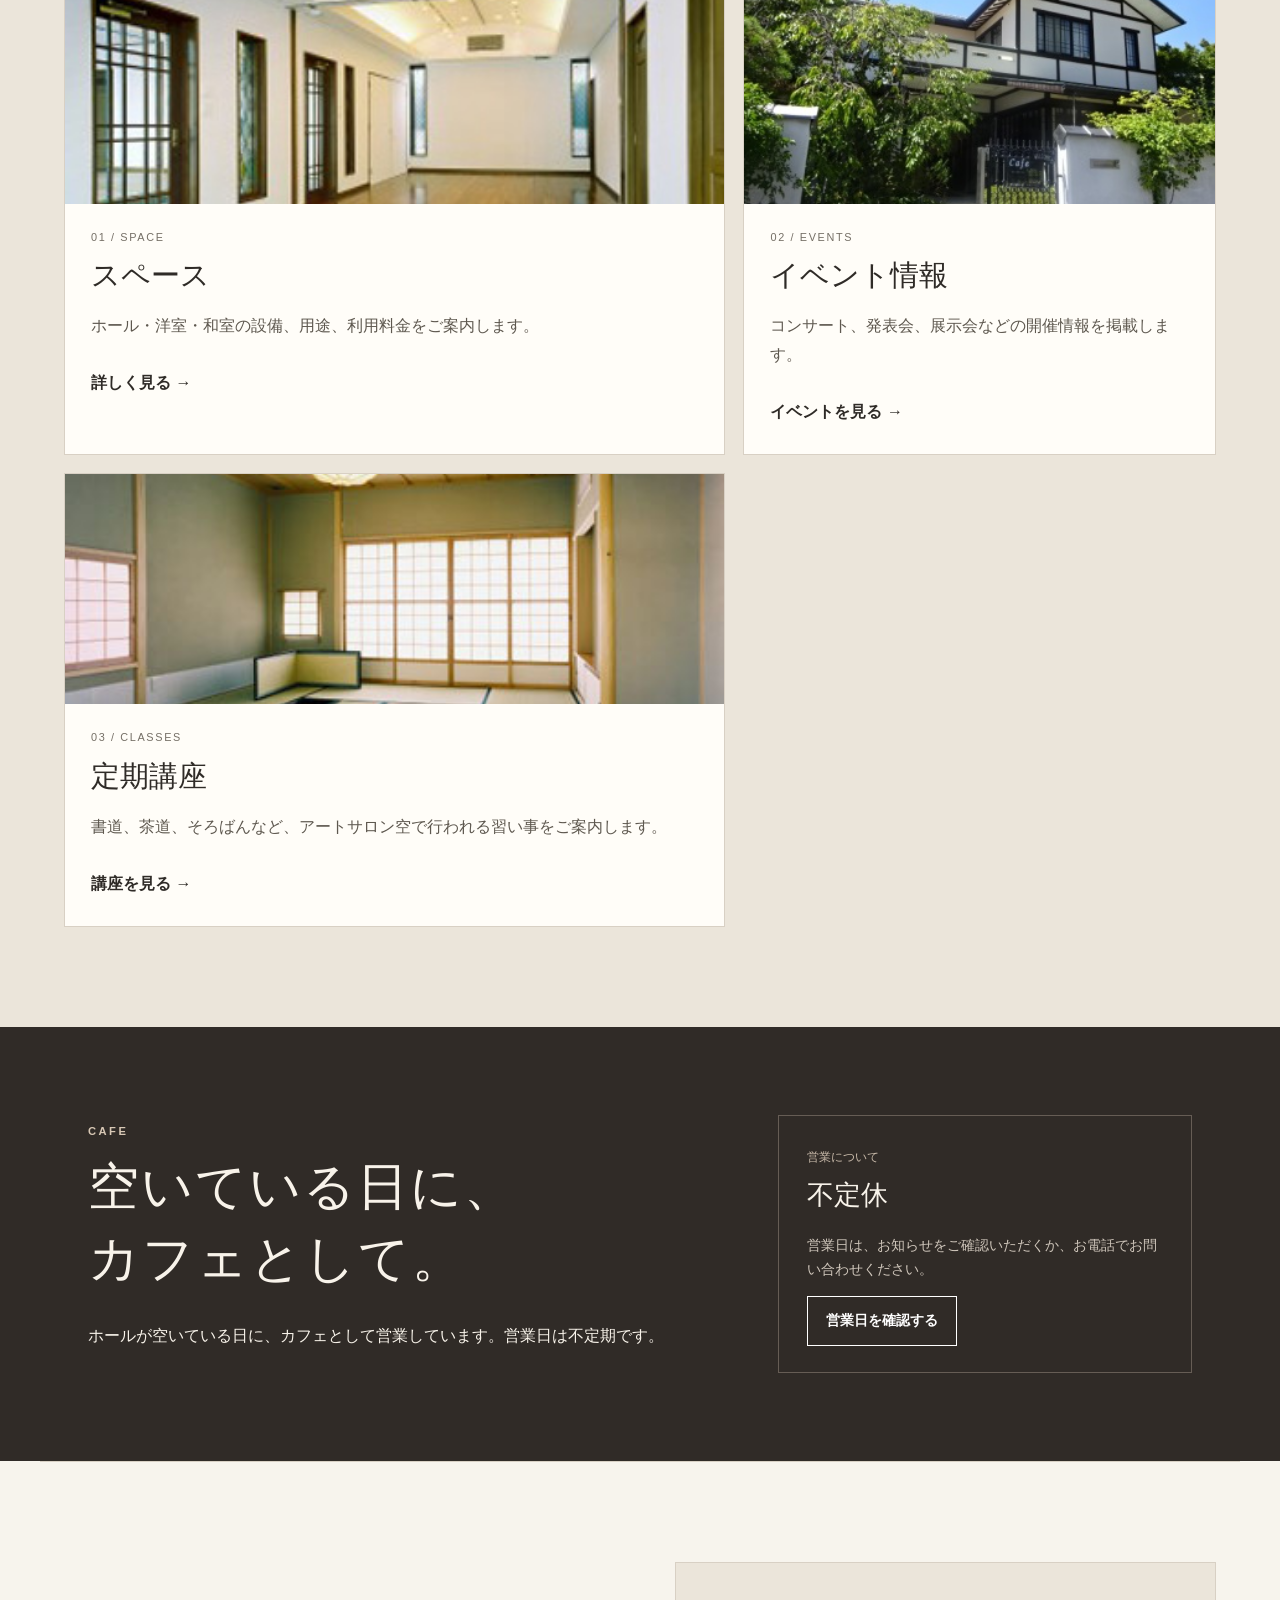
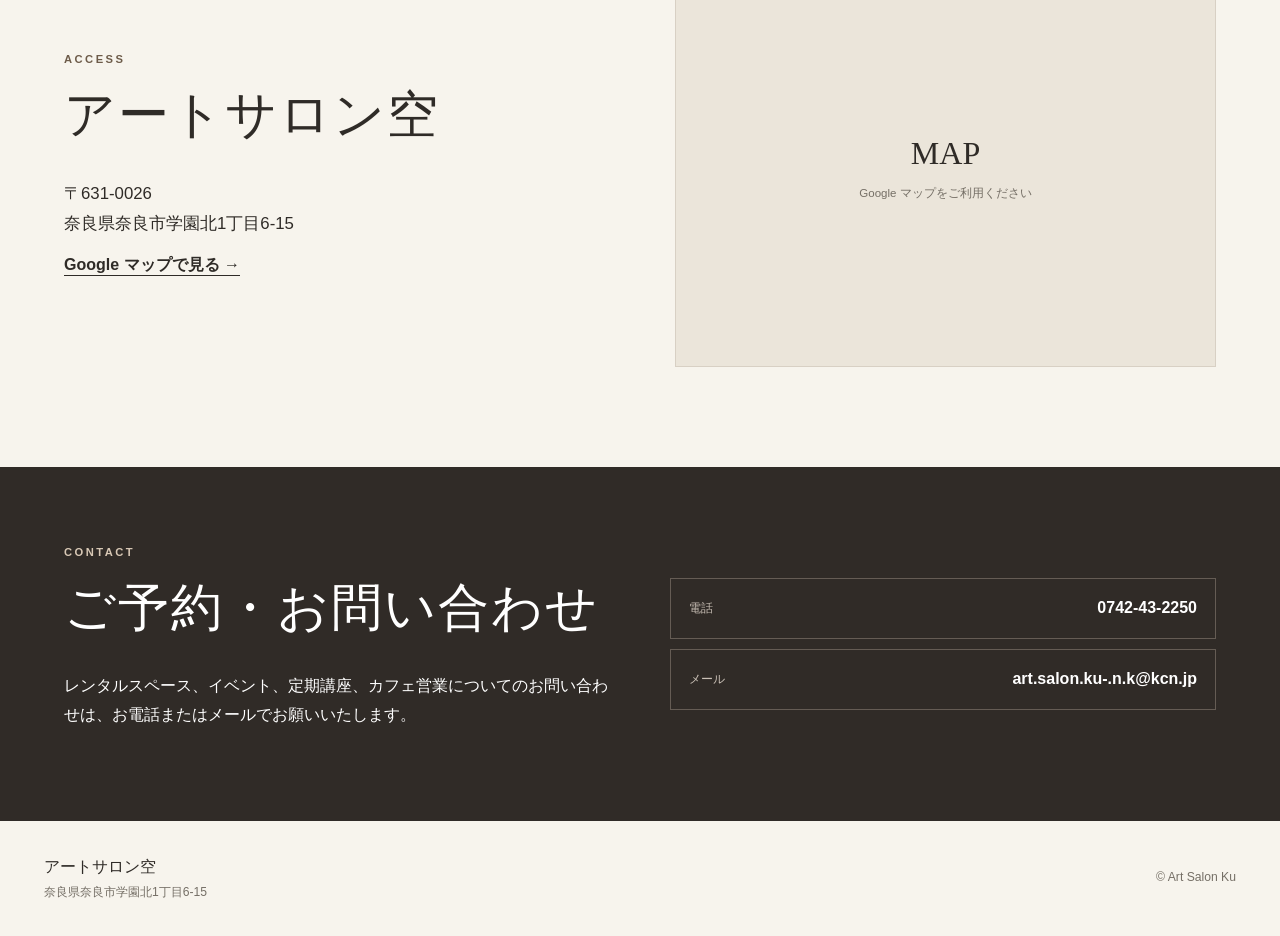
==== commit 0d21b81f: "ホームとサイト全体のナビゲーションを整理" ====
--- a/index.html
+++ b/index.html
@@ -3,34 +3,26 @@
 <head>
   <meta charset="utf-8">
   <meta name="viewport" content="width=device-width, initial-scale=1">
-  <meta name="description" content="奈良・学園前のアートサロン空。コンサート、発表会、展示会、習い事などに利用できるレンタルスペースです。">
+  <meta name="description" content="奈良・学園前のアートサロン空。レンタルスペース、イベント、定期講座などのご案内です。">
   <meta name="theme-color" content="#f5f1e8">
   <title>アートサロン空｜奈良・学園前</title>
   <link rel="stylesheet" href="style.css">
 </head>
 <body>
   <a class="skip-link" href="#main">本文へ移動</a>
-
   <header class="site-header">
     <div class="header-inner">
-      <a class="brand" href="#top" aria-label="アートサロン空 ホーム">
+      <a class="brand" href="index.html" aria-label="アートサロン空 ホーム">
         <span class="brand-mark" aria-hidden="true">空</span>
-        <span>
-          <strong>アートサロン空</strong>
-          <small>奈良・学園前</small>
-        </span>
+        <span><strong>アートサロン空</strong><small>奈良・学園前</small></span>
       </a>
       <nav class="main-nav" aria-label="メインメニュー">
-        <a href="#space">スペース</a>
-        <a href="#events">イベント</a>
-        <a href="#cafe">カフェ</a>
-        <a href="#price">料金</a>
-        <a href="#access">アクセス</a>
+        <a href="index.html">ホーム</a>
+        <a href="space.html">スペース</a>
+        <a href="events.html">イベント情報</a>
+        <a href="classes.html">定期講座</a>
       </nav>
-      <a class="header-call" href="tel:0742432250">
-        <span>ご予約・お問い合わせ</span>
-        <strong>0742-43-2250</strong>
-      </a>
+      <a class="header-call" href="tel:0742432250"><span>ご予約・お問い合わせ</span><strong>0742-43-2250</strong></a>
     </div>
   </header>
 
@@ -41,18 +33,18 @@
         <h1>人が集まり、<br>文化が育つ場所。</h1>
         <p class="hero-lead">奈良・学園前にある、落ち着いた和洋折衷のレンタルスペースです。コンサート、発表会、展示会、習い事、地域の活動などにご利用いただけます。</p>
         <div class="hero-actions">
-          <a class="button button-dark" href="#space">スペースを見る</a>
+          <a class="button button-dark" href="space.html">スペースを見る</a>
           <a class="button button-outline" href="tel:0742432250">電話で問い合わせる</a>
         </div>
-        <p class="hero-note">近鉄学園前駅から徒歩圏内</p>
+        <p class="hero-note">奈良市学園北1丁目6-15</p>
       </div>
       <div class="hero-visual"><img src="main.jpg" alt="アートサロン空の写真"></div>
     </section>
 
     <section class="quick-links" aria-label="主なご案内">
-      <a href="#space"><span>01</span><strong>レンタルスペース</strong><small>ホール・洋室・和室</small></a>
-      <a href="#events"><span>02</span><strong>イベント</strong><small>コンサート・展示会など</small></a>
-      <a href="#cafe"><span>03</span><strong>カフェ</strong><small>営業日は不定期です</small></a>
+      <a href="space.html"><span>01</span><strong>スペース</strong><small>ホール・洋室・和室と料金</small></a>
+      <a href="events.html"><span>02</span><strong>イベント情報</strong><small>コンサート・展示会など</small></a>
+      <a href="classes.html"><span>03</span><strong>定期講座</strong><small>習い事・教室のご案内</small></a>
       <a href="#contact"><span>04</span><strong>お問い合わせ</strong><small>電話・メール</small></a>
     </section>
 
@@ -63,80 +55,32 @@
       </div>
       <div class="intro-text">
         <p>アートサロン空は、奈良市学園北にあるレンタルスペースです。1階のスペースを、音楽や展示、習い事、サークル活動など、さまざまな用途にご利用いただけます。</p>
-        <p>ホールにはドイツ製スタインウェイピアノを備えています。洋室・和室は定期的な教室や地域の活動にも利用されています。</p>
+        <p>ホールにはドイツ製スタインウェイピアノを備えています。洋室・和室では定期的な教室や地域の活動も行われています。</p>
       </div>
     </section>
 
-    <section class="section section-tinted" id="space">
+    <section class="section section-tinted">
       <div class="section-title">
-        <p class="eyebrow">RENTAL SPACE</p>
-        <h2>3つのスペース</h2>
-        <p>用途や人数に合わせてお選びください。</p>
+        <p class="eyebrow">GUIDE</p>
+        <h2>ご案内</h2>
       </div>
-
       <div class="space-grid">
-        <article class="space-card space-card-main">
-          <div class="space-photo photo-hall"><img src="ホール.jpg" alt="ホールの写真"></div>
-          <div class="space-content">
-            <p class="card-number">01 / HALL</p>
-            <h3>ホール</h3>
-            <p>47.97㎡。コンサート、発表会、展示会、サークル活動などにご利用いただけます。</p>
-            <dl>
-              <div><dt>床面積</dt><dd>47.97㎡</dd></div>
-              <div><dt>椅子</dt><dd>60席</dd></div>
-              <div><dt>設備</dt><dd>スタインウェイピアノ</dd></div>
-            </dl>
-            <a class="text-link" href="#hall-price">ホールの料金を見る →</a>
-          </div>
-        </article>
-
-        <article class="space-card">
-          <div class="space-photo photo-west"><img src="洋室.jpg" alt="洋室の写真"></div>
-          <div class="space-content">
-            <p class="card-number">02 / WESTERN ROOM</p>
-            <h3>洋室</h3>
-            <p>19.2㎡。椅子・テーブルを備え、習い事、会議、サークル活動などに。</p>
-            <a class="text-link" href="#small-price">料金を見る →</a>
-          </div>
-        </article>
-
-        <article class="space-card">
-          <div class="space-photo photo-japanese"><img src="和室.jpg" alt="和室の写真"></div>
-          <div class="space-content">
-            <p class="card-number">03 / JAPANESE ROOM</p>
-            <h3>和室</h3>
-            <p>8畳。水屋を併設しており、茶道などにもご利用いただけます。</p>
-            <a class="text-link" href="#small-price">料金を見る →</a>
-          </div>
-        </article>
-      </div>
-
-      <div class="uses">
-        <p class="eyebrow">USES</p>
-        <div class="tag-list">
-          <span>コンサート</span><span>発表会</span><span>展示会</span><span>書道</span><span>茶道</span><span>そろばん</span><span>楽器練習</span><span>会議</span><span>サークル活動</span>
-        </div>
+        <a class="space-card" href="space.html" style="text-decoration:none">
+          <div class="space-photo"><img src="ホール.jpg" alt="ホールの写真"></div>
+          <div class="space-content"><p class="card-number">01 / SPACE</p><h3>スペース</h3><p>ホール・洋室・和室の設備、用途、利用料金をご案内します。</p><span class="text-link">詳しく見る →</span></div>
+        </a>
+        <a class="space-card" href="events.html" style="text-decoration:none">
+          <div class="space-photo"><img src="main.jpg" alt="アートサロン空の写真"></div>
+          <div class="space-content"><p class="card-number">02 / EVENTS</p><h3>イベント情報</h3><p>コンサート、発表会、展示会などの開催情報を掲載します。</p><span class="text-link">イベントを見る →</span></div>
+        </a>
+        <a class="space-card" href="classes.html" style="text-decoration:none">
+          <div class="space-photo"><img src="和室.jpg" alt="和室の写真"></div>
+          <div class="space-content"><p class="card-number">03 / CLASSES</p><h3>定期講座</h3><p>書道、茶道、そろばんなど、アートサロン空で行われる習い事をご案内します。</p><span class="text-link">講座を見る →</span></div>
+        </a>
       </div>
     </section>
 
-    <section class="section" id="events">
-      <div class="section-title-row">
-        <div>
-          <p class="eyebrow">EVENTS</p>
-          <h2>イベント</h2>
-        </div>
-        <p class="section-caption">コンサートや展示会などの開催情報を掲載します。</p>
-      </div>
-      <div id="event-list" class="event-list" aria-live="polite">
-        <article class="event-card">
-          <time datetime="2026-10-18"><span>2026.10.18</span></time>
-          <div><p class="event-type">DEMO EVENT</p><h3>イベント情報の掲載イメージ</h3><p>公開時には、主催者からいただいた日時・内容・料金・問い合わせ先などをここに掲載します。</p></div>
-        </article>
-        <p class="demo-label">※これはサイト構成を確認するためのデモ情報です。正式公開時に削除・差し替えます。</p>
-      </div>
-    </section>
-
-    <section class="cafe" id="cafe">
+    <section class="cafe">
       <div class="cafe-inner">
         <div>
           <p class="eyebrow">CAFE</p>
@@ -144,106 +88,25 @@
           <p>ホールが空いている日に、カフェとして営業しています。営業日は不定期です。</p>
         </div>
         <div class="cafe-status">
-          <span>営業について</span>
-          <strong>不定休</strong>
-          <p>最新の営業日は、お知らせをご確認いただくか、お電話でお問い合わせください。</p>
+          <span>営業について</span><strong>不定休</strong>
+          <p>営業日は、お知らせをご確認いただくか、お電話でお問い合わせください。</p>
           <a class="button button-light" href="tel:0742432250">営業日を確認する</a>
         </div>
       </div>
     </section>
 
-    <section class="section pricing" id="price">
-      <div class="section-title">
-        <p class="eyebrow">PRICE</p>
-        <h2>利用料金</h2>
-        <p>現在いただいている料金情報を、用途ごとに整理したデモです。正式公開前に内容を確認します。</p>
-      </div>
-
-      <details class="price-group" id="hall-price" open>
-        <summary><span>ホール</span><small>展示・その他 / コンサート / 時間貸し</small></summary>
-        <div class="price-inner">
-          <h3>展示・その他</h3>
-          <div class="price-table">
-            <div><span>1日</span><strong>￥24,200（税込）</strong></div>
-            <div><span>2日間</span><strong>￥48,400（税込）</strong></div>
-            <div><span>3日間</span><strong>￥70,400（税込）</strong></div>
-            <div><span>4日間</span><strong>￥92,400（税込）</strong></div>
-          </div>
-          <p class="price-note">展示などの搬入は1日料金または半日料金（￥12,100）。3日以上の利用は、3日目より1日につき＋￥22,000。</p>
-
-          <h3>コンサート</h3>
-          <div class="price-table">
-            <div><span>1日</span><strong>￥24,200（税込）</strong></div>
-            <div><span>控室 1部屋</span><strong>￥6,050（税込）</strong></div>
-            <div><span>控室 2部屋</span><strong>￥9,350（税込）</strong></div>
-            <div><span>ピアノ使用</span><strong>￥8,800（税込）</strong></div>
-            <div><span>会場設営（全面依頼）</span><strong>￥3,300（税込）</strong></div>
-            <div><span>延長・繰り上げ</span><strong>1時間 ￥3,850（税込）</strong></div>
-          </div>
-          <p class="price-note">平日は、ピアノをご使用される場合に限りホール使用料が2割引き（￥19,360）。ピアノ調律は当サロンで手配し、実費をご負担いただきます。</p>
-
-          <h3>ホール時間貸し</h3>
-          <p class="price-note">3か月前より予約可能。楽器練習、茶話会、会議、サークルなどに。入場料などを徴収する場合、時間貸しでは使用できません。</p>
-          <div class="price-table">
-            <div><span>一般</span><strong>1時間 ￥3,850（税込）</strong></div>
-            <div><span>学生</span><strong>1時間 ￥2,750（税込）</strong></div>
-            <div><span>コンサート練習・リハーサル</span><strong>1時間 ￥2,530（税込）</strong></div>
-          </div>
-
-          <h3>スタインウェイピアノ</h3>
-          <div class="price-table">
-            <div><span>2時間</span><strong>￥1,100（税込）</strong></div>
-            <div><span>3時間</span><strong>￥2,200（税込）</strong></div>
-            <div><span>4時間</span><strong>￥3,300（税込）</strong></div>
-            <div><span>5時間以上</span><strong>1日 ￥8,800（税込）</strong></div>
-          </div>
-        </div>
-      </details>
-
-      <details class="price-group" id="small-price">
-        <summary><span>洋室・和室</span><small>定期使用 / スポット使用</small></summary>
-        <div class="price-inner">
-          <div class="price-table">
-            <div><span>2時間・月1回</span><strong>￥4,200</strong></div>
-            <div><span>2時間・月2回</span><strong>￥7,900</strong></div>
-            <div><span>2時間・月3回</span><strong>￥11,500</strong></div>
-            <div><span>2時間・月4回</span><strong>￥15,300</strong></div>
-            <div><span>2時間・スポット</span><strong>￥4,400</strong></div>
-            <div><span>3時間・月1回</span><strong>￥6,300</strong></div>
-            <div><span>3時間・月2回</span><strong>￥11,500</strong></div>
-            <div><span>3時間・月3回</span><strong>￥17,200</strong></div>
-            <div><span>3時間・スポット</span><strong>￥6,600</strong></div>
-            <div><span>4時間・月1回</span><strong>￥7,900</strong></div>
-            <div><span>4時間・月2回</span><strong>￥15,300</strong></div>
-            <div><span>4時間・スポット</span><strong>￥8,250</strong></div>
-            <div><span>5時間・スポット</span><strong>￥9,900</strong></div>
-            <div><span>6時間・スポット</span><strong>￥11,550</strong></div>
-          </div>
-          <p class="price-note">準備・後片付けも利用時間に含まれます。定期使用は都合で使用されない場合も所定料金が必要です。スポット使用は延長可能（時間外料金30分 ￥1,100）。</p>
-        </div>
-      </details>
-
-      <p class="pricing-callout">利用目的・使用期間・定期利用かどうかなどによって料金が異なります。迷われた場合は、お電話でお問い合わせください。</p>
-    </section>
-
-    <section class="section access" id="access">
+    <section class="section access">
       <div class="access-copy">
-        <p class="eyebrow">ACCESS</p>
-        <h2>アートサロン空</h2>
+        <p class="eyebrow">ACCESS</p><h2>アートサロン空</h2>
         <address>〒631-0026<br>奈良県奈良市学園北1丁目6-15</address>
-        <p>近鉄学園前駅から徒歩圏内。</p>
         <a class="text-link" href="https://www.google.com/maps/search/?api=1&query=奈良県奈良市学園北1丁目6-15" target="_blank" rel="noopener noreferrer">Google マップで見る →</a>
       </div>
-      <div class="map-card"><span>MAP</span><small>地図は公開時に配置予定</small></div>
+      <div class="map-card"><span>MAP</span><small>Google マップをご利用ください</small></div>
     </section>
 
     <section class="contact" id="contact">
       <div class="contact-inner">
-        <div>
-          <p class="eyebrow">CONTACT</p>
-          <h2>ご予約・お問い合わせ</h2>
-          <p>レンタルスペースのご利用やカフェ営業についてのお問い合わせは、お電話またはメールでお願いいたします。</p>
-        </div>
+        <div><p class="eyebrow">CONTACT</p><h2>ご予約・お問い合わせ</h2><p>レンタルスペース、イベント、定期講座、カフェ営業についてのお問い合わせは、お電話またはメールでお願いいたします。</p></div>
         <div class="contact-links">
           <a href="tel:0742432250"><span>電話</span><strong>0742-43-2250</strong></a>
           <a href="mailto:art.salon.ku-.n.k@kcn.jp"><span>メール</span><strong>art.salon.ku-.n.k@kcn.jp</strong></a>
@@ -253,14 +116,10 @@
   </main>
 
   <footer class="footer">
-    <div>
-      <strong>アートサロン空</strong>
-      <span>奈良県奈良市学園北1丁目6-15</span>
-    </div>
+    <div><strong>アートサロン空</strong><span>奈良県奈良市学園北1丁目6-15</span></div>
     <div class="social-links" id="social-links" aria-label="SNS"></div>
     <p>© Art Salon Ku</p>
   </footer>
-
   <script src="script.js"></script>
 </body>
-</html>
+</html>
--- a/style.css
+++ b/style.css
@@ -64,7 +64,7 @@
 .space-grid{display:grid;grid-template-columns:1.4fr 1fr;gap:18px}
 .space-card{background:var(--white);border:1px solid var(--line)}
 .space-card-main{grid-row:span 2}
-.space-photo{height:230px;display:grid;place-items:end start;padding:14px 16px;color:#fff;background-size:cover;background-position:center}
+.space-photo{height:230px;overflow:hidden;background:#eee}.space-photo img{display:block;width:100%;height:100%;object-fit:cover;object-position:center}
 .space-card-main .space-photo{height:390px}
 .photo-hall{background:linear-gradient(145deg,#6f6458,#b7aa98 52%,#4d463f)}
 .photo-west{background:linear-gradient(145deg,#c2b5a4,#827668)}
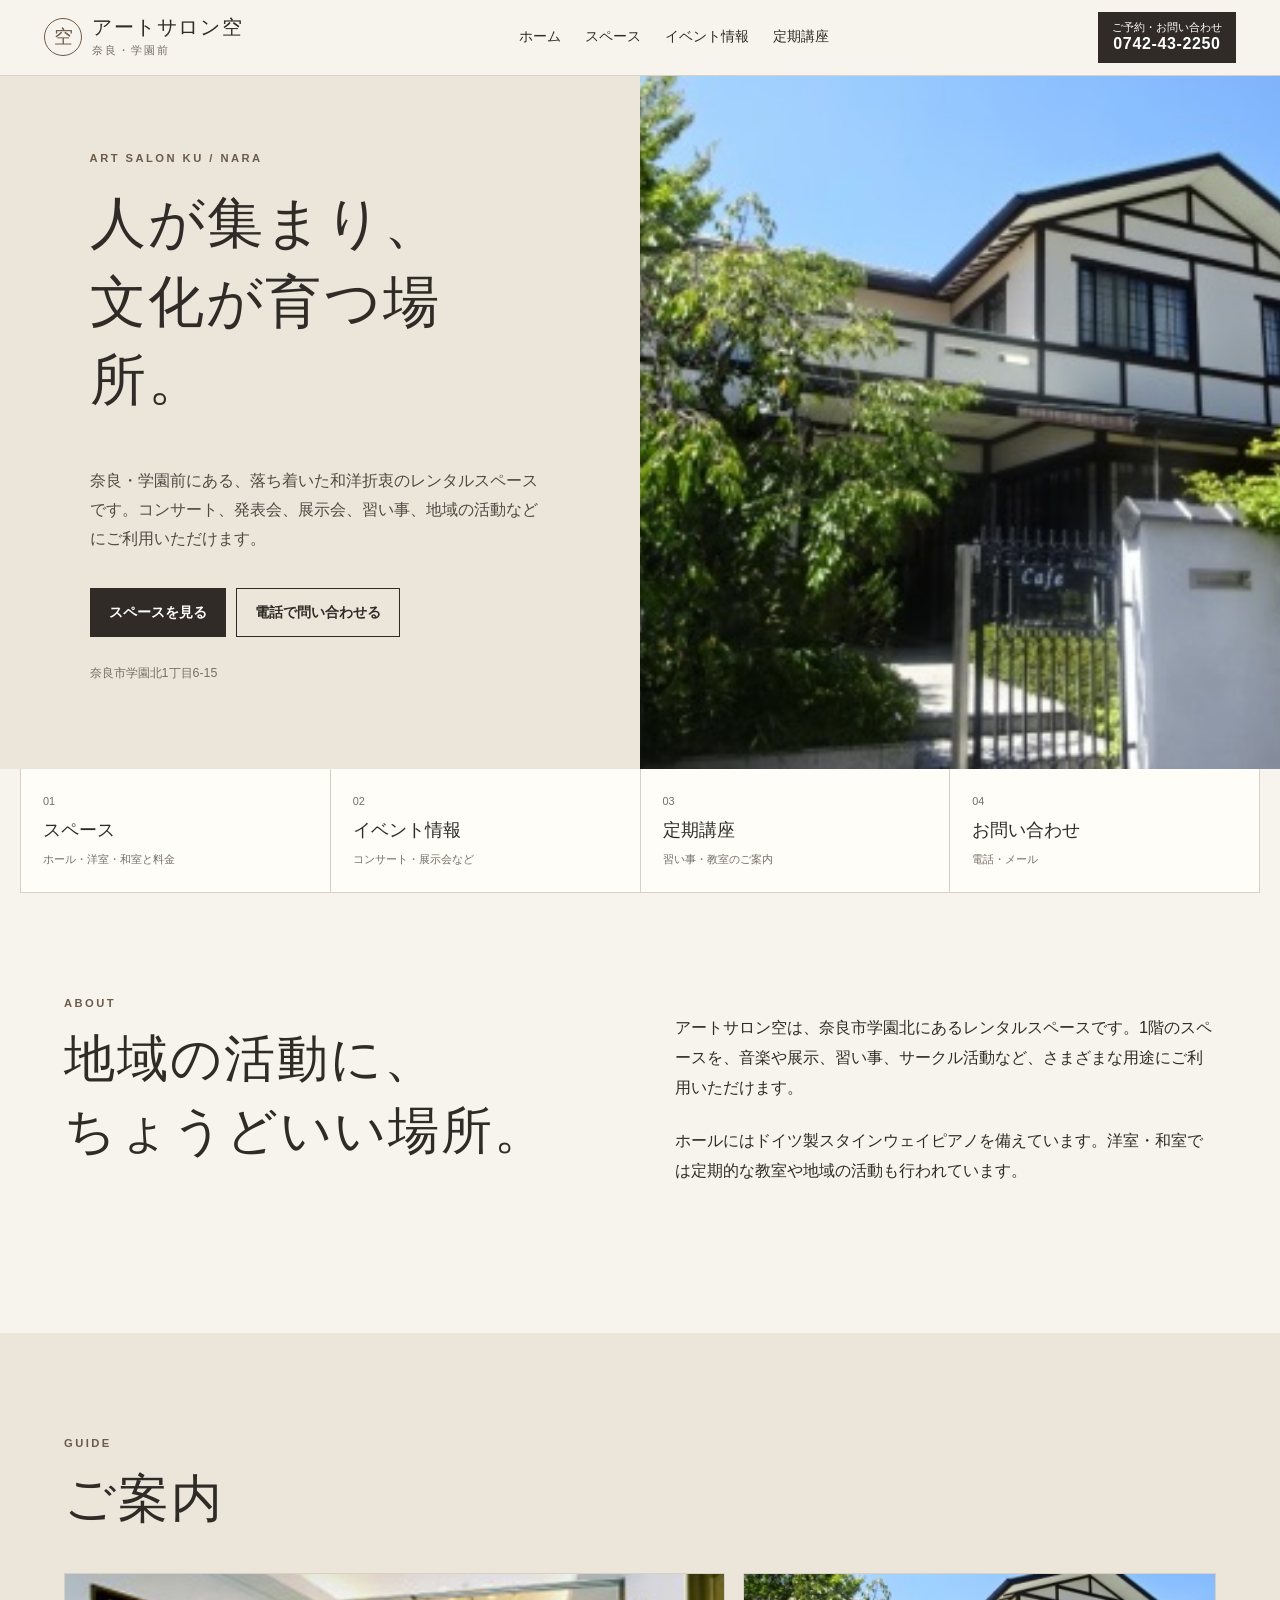
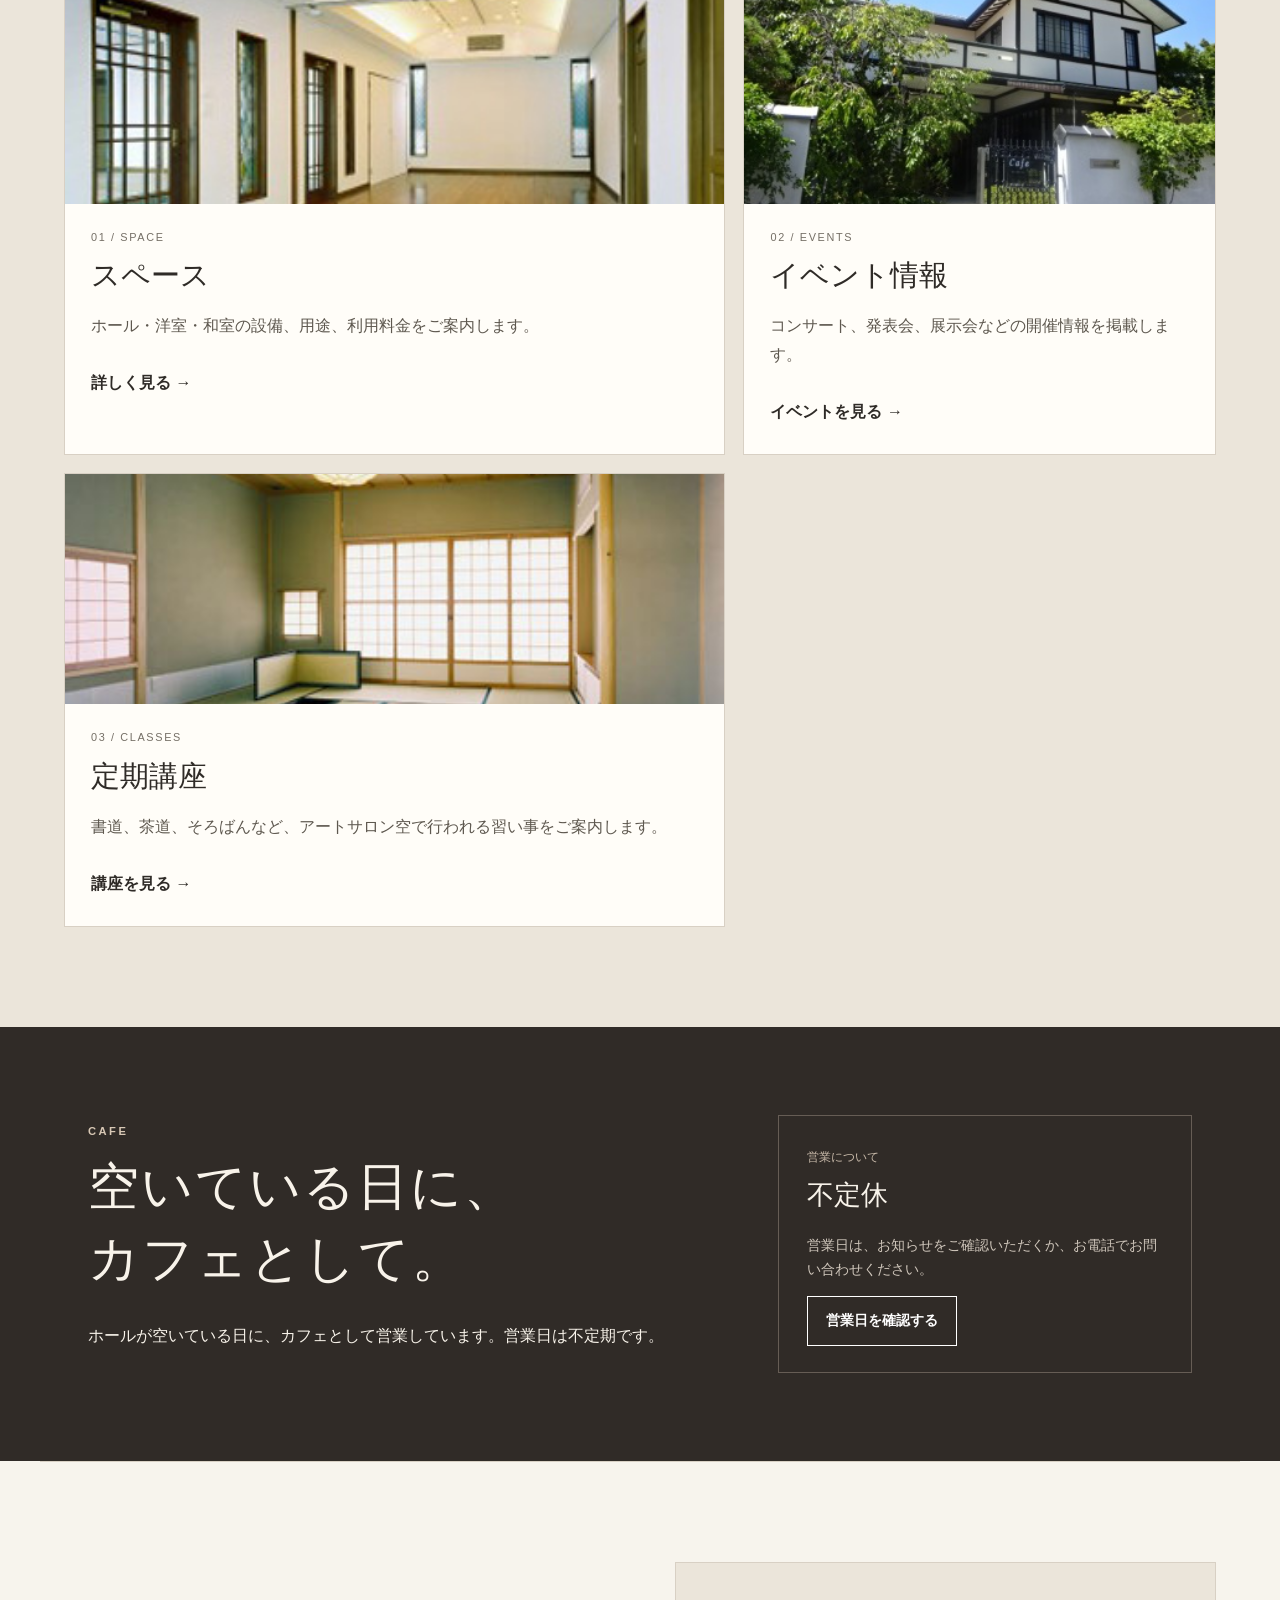
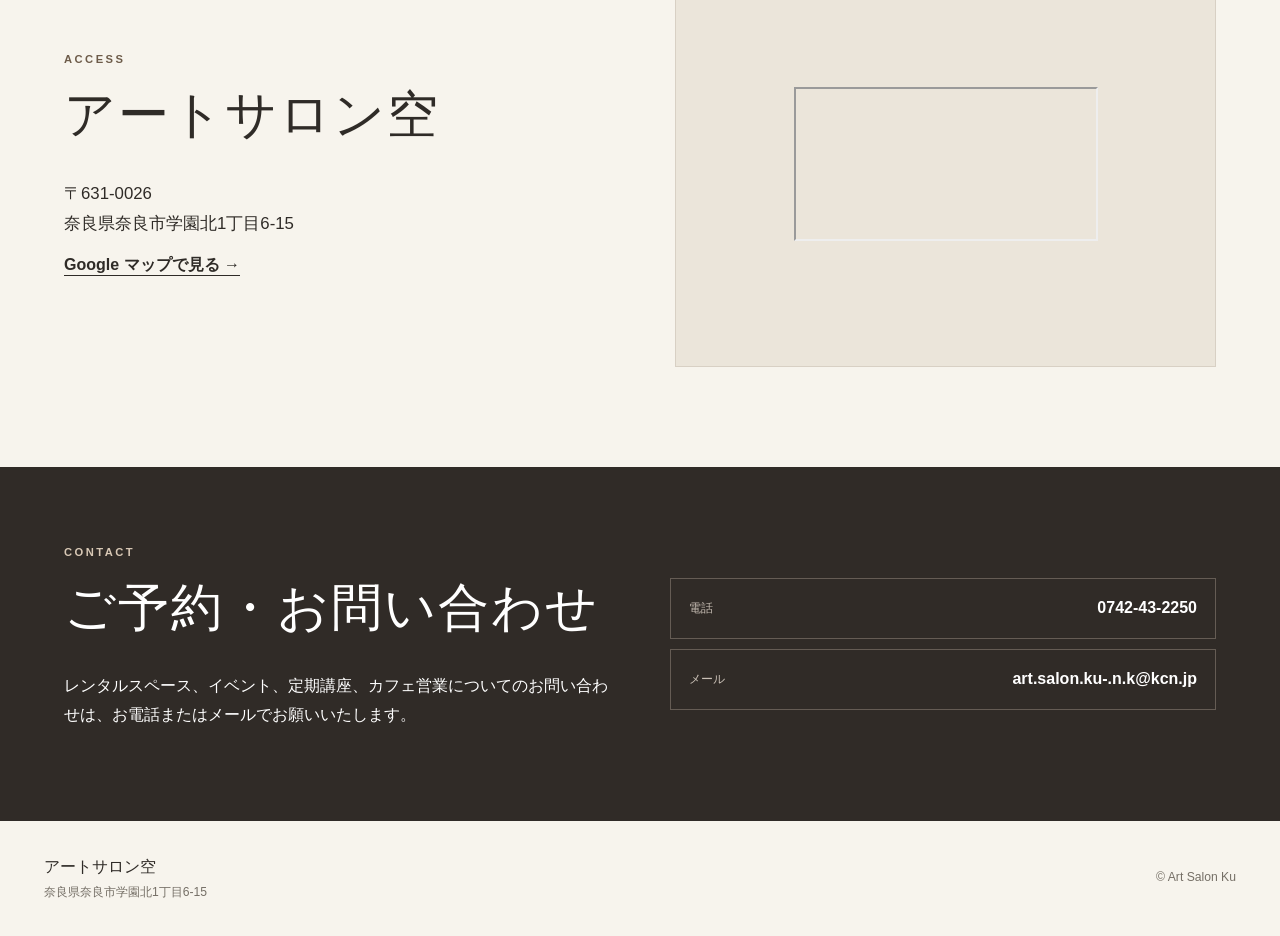
==== commit 24b3b174: "Google Mapをアクセス欄に埋め込み" ====
--- a/index.html
+++ b/index.html
@@ -101,7 +101,7 @@
         <address>〒631-0026<br>奈良県奈良市学園北1丁目6-15</address>
         <a class="text-link" href="https://www.google.com/maps/search/?api=1&query=奈良県奈良市学園北1丁目6-15" target="_blank" rel="noopener noreferrer">Google マップで見る →</a>
       </div>
-      <div class="map-card"><span>MAP</span><small>Google マップをご利用ください</small></div>
+      <div class="map-card"><iframe src="https://www.google.com/maps?q=%E5%A5%88%E8%89%AF%E7%9C%8C%E5%A5%88%E8%89%AF%E5%B8%82%E5%AD%A6%E5%9C%92%E5%8C%971%E4%B8%81%E7%9B%AE6-15&output=embed" title="アートサロン空の地図" loading="lazy" referrerpolicy="no-referrer-when-downgrade"></iframe></div>
     </section>
 
     <section class="contact" id="contact">
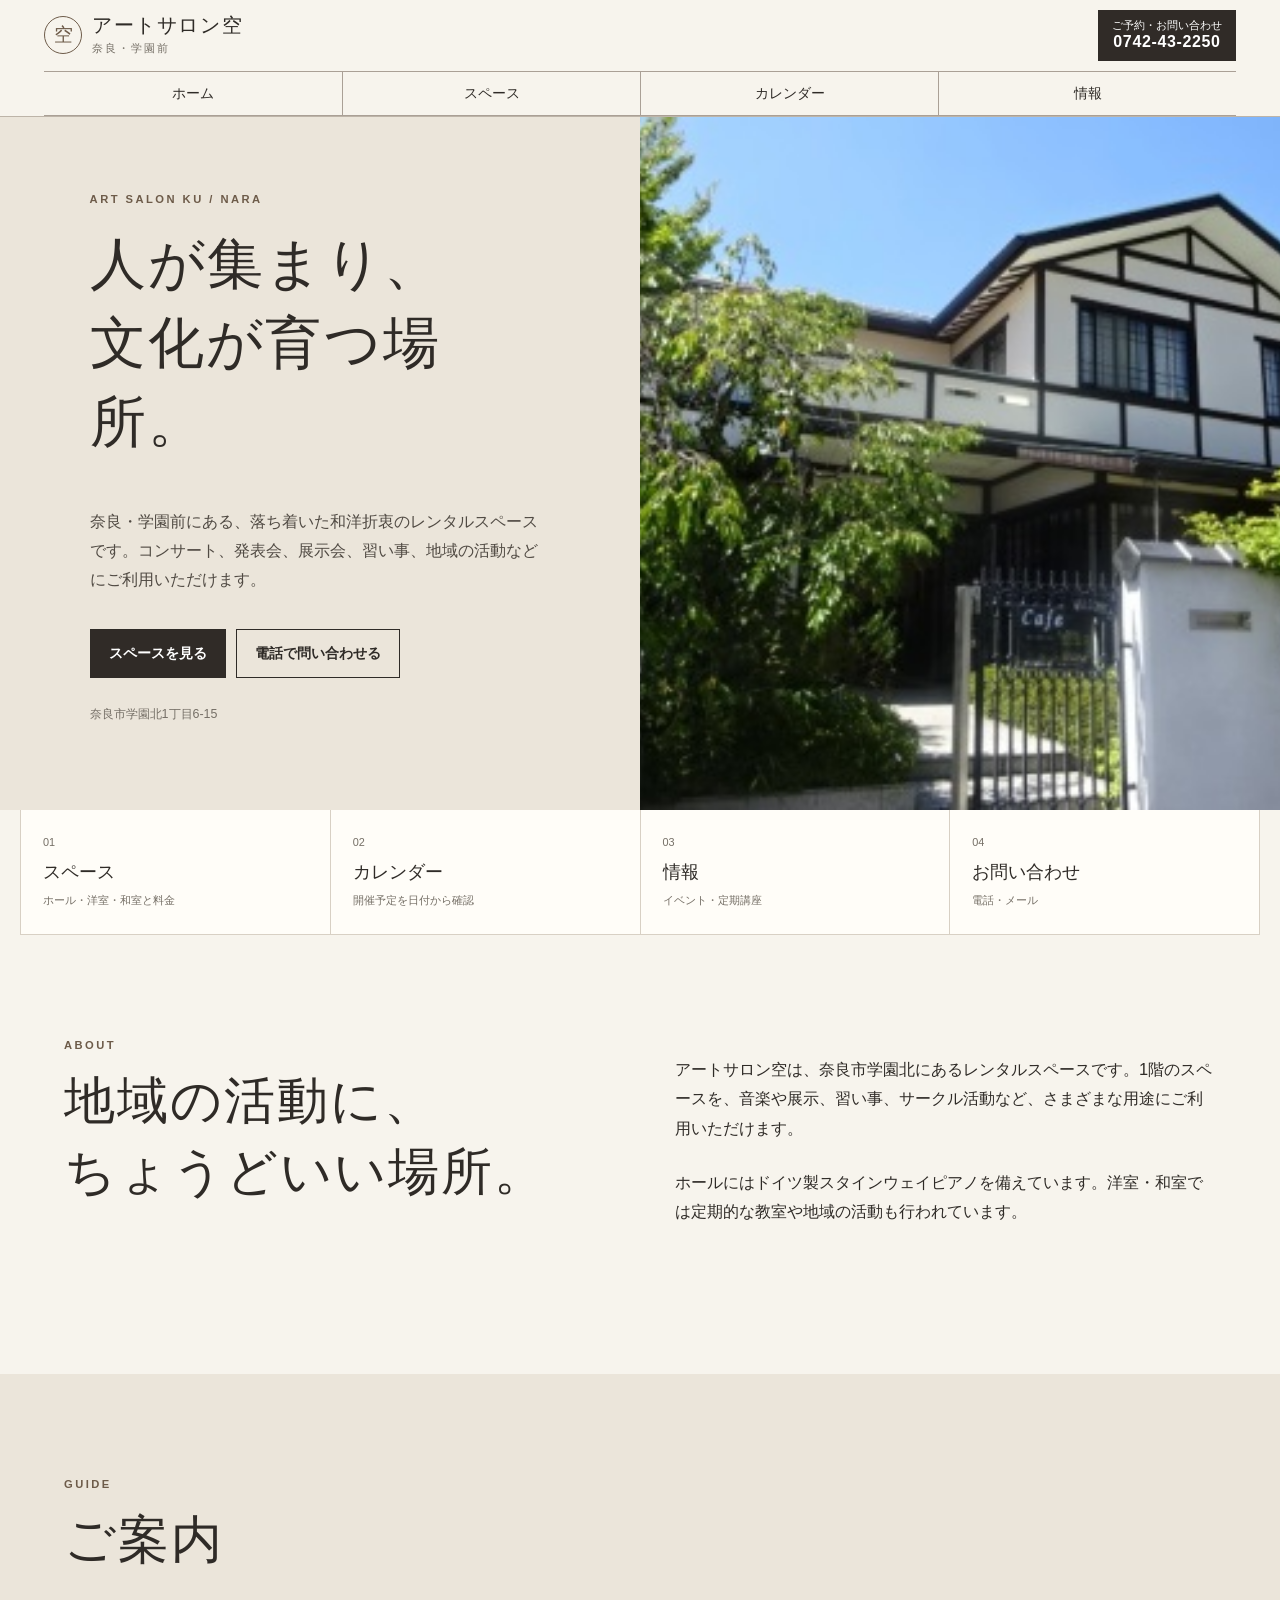
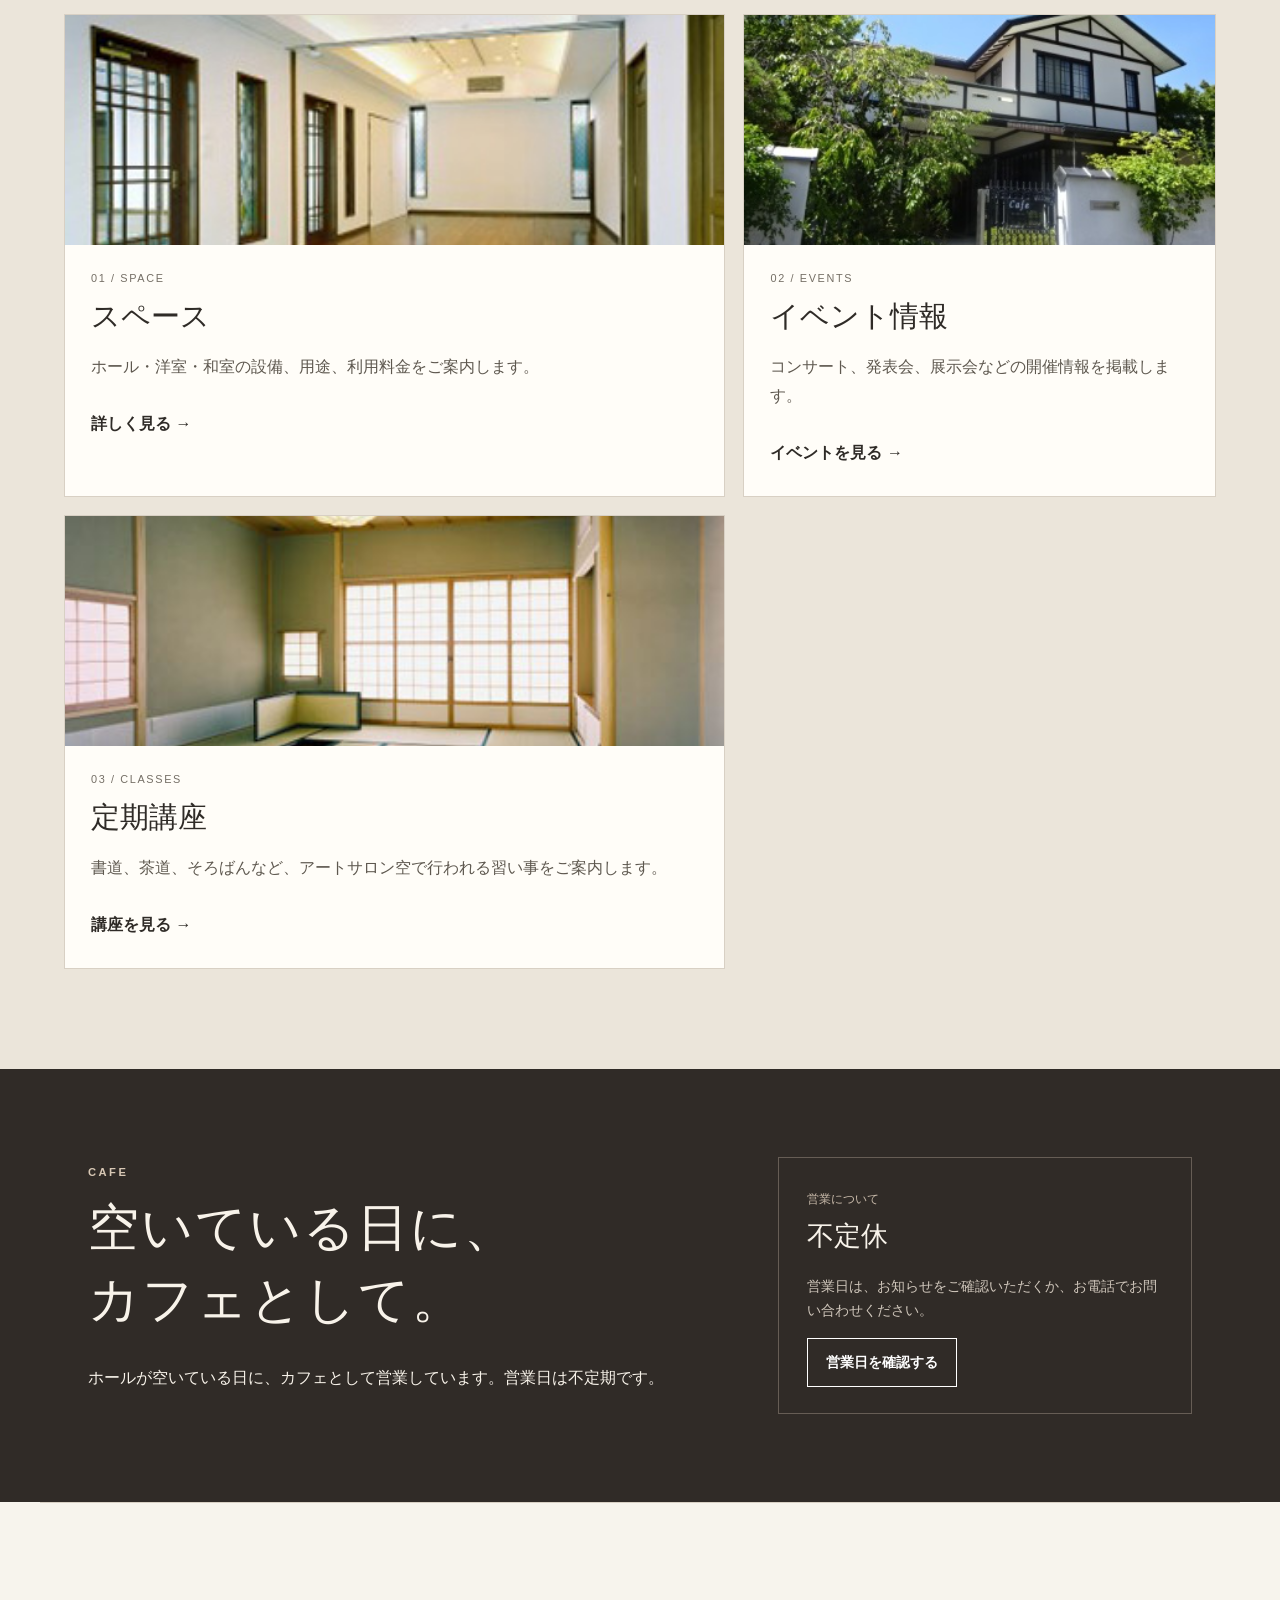
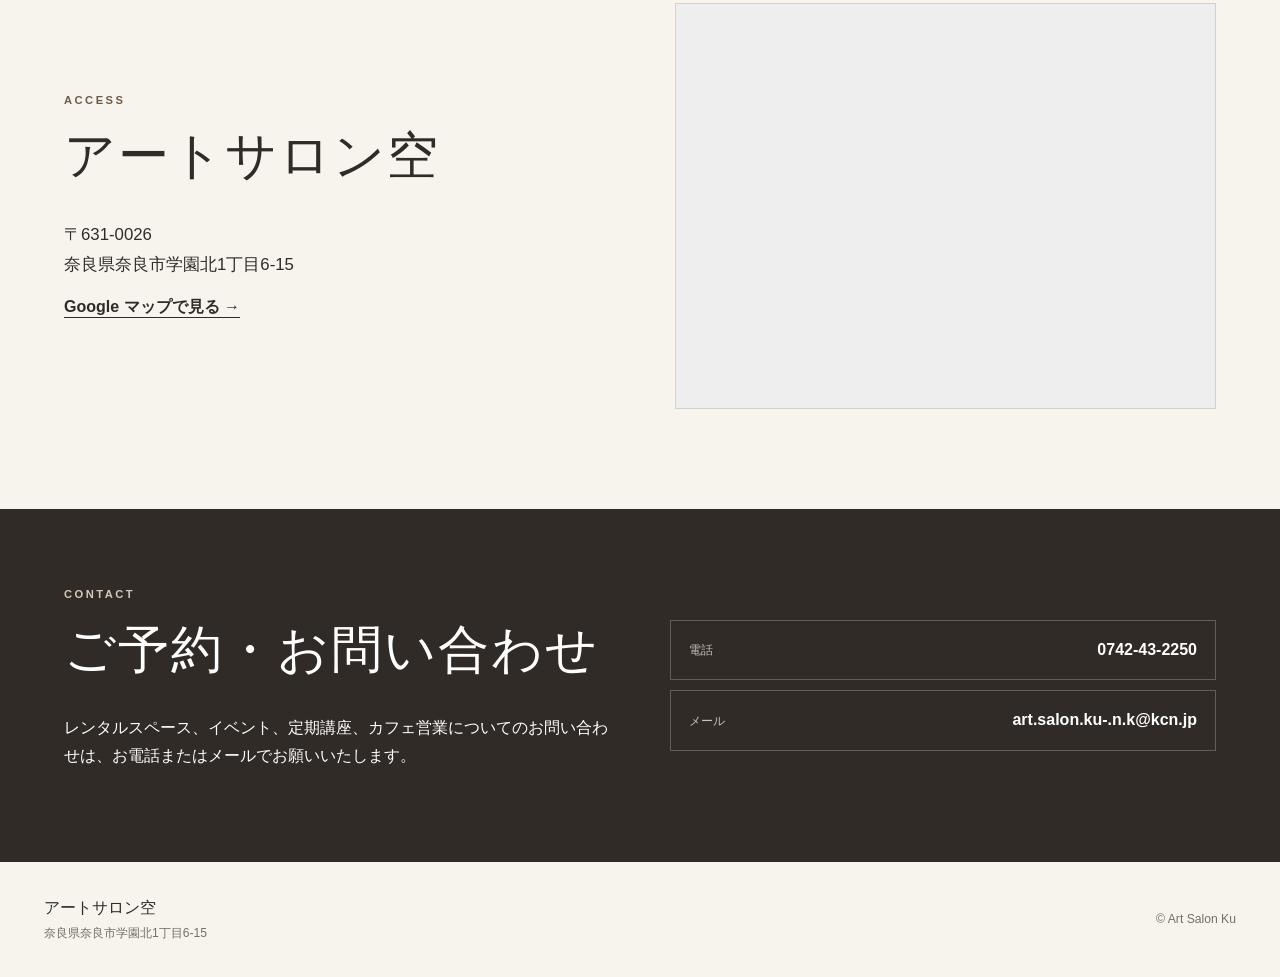
==== commit 701b81cd: "ヘッダーをホーム・スペース・カレンダー・情報に変更" ====
--- a/index.html
+++ b/index.html
@@ -16,12 +16,7 @@
         <span class="brand-mark" aria-hidden="true">空</span>
         <span><strong>アートサロン空</strong><small>奈良・学園前</small></span>
       </a>
-      <nav class="main-nav" aria-label="メインメニュー">
-        <a href="index.html">ホーム</a>
-        <a href="space.html">スペース</a>
-        <a href="events.html">イベント情報</a>
-        <a href="classes.html">定期講座</a>
-      </nav>
+      <nav class="main-nav" aria-label="メインメニュー"><a href="index.html">ホーム</a><a href="space.html">スペース</a><a href="calendar.html">カレンダー</a><a href="info.html">情報</a></nav>
       <a class="header-call" href="tel:0742432250"><span>ご予約・お問い合わせ</span><strong>0742-43-2250</strong></a>
     </div>
   </header>
@@ -43,8 +38,8 @@
 
     <section class="quick-links" aria-label="主なご案内">
       <a href="space.html"><span>01</span><strong>スペース</strong><small>ホール・洋室・和室と料金</small></a>
-      <a href="events.html"><span>02</span><strong>イベント情報</strong><small>コンサート・展示会など</small></a>
-      <a href="classes.html"><span>03</span><strong>定期講座</strong><small>習い事・教室のご案内</small></a>
+      <a href="calendar.html"><span>02</span><strong>カレンダー</strong><small>開催予定を日付から確認</small></a>
+      <a href="info.html"><span>03</span><strong>情報</strong><small>イベント・定期講座</small></a>
       <a href="#contact"><span>04</span><strong>お問い合わせ</strong><small>電話・メール</small></a>
     </section>
 
--- a/style.css
+++ b/style.css
@@ -19,18 +19,19 @@
 button,input,textarea{font:inherit}
 .skip-link{position:absolute;left:-9999px;top:0}
 .skip-link:focus{left:1rem;top:1rem;z-index:100;background:#fff;padding:.6rem 1rem}
-.site-header{position:sticky;top:0;z-index:50;background:rgba(247,244,237,.96);border-bottom:1px solid var(--line);backdrop-filter:blur(12px)}
-.header-inner{max-width:1240px;margin:auto;padding:12px 24px;display:flex;align-items:center;gap:28px}
-.brand{display:flex;align-items:center;gap:10px;text-decoration:none;min-width:205px}
+.site-header{position:sticky;top:0;z-index:50;background:rgba(247,244,237,.98);border-bottom:1px solid #bdb4a8;backdrop-filter:blur(12px)}
+.header-inner{max-width:1240px;margin:auto;padding:10px 24px 0;display:grid;grid-template-columns:1fr auto;gap:0 28px;align-items:center}
+.brand{grid-column:1;grid-row:1;display:flex;align-items:center;gap:10px;text-decoration:none;min-width:205px}
 .brand-mark{display:grid;place-items:center;width:38px;height:38px;border:1px solid var(--accent);border-radius:50%;font-family:var(--serif);font-size:1.2rem;color:var(--accent)}
 .brand strong{display:block;font-family:var(--serif);font-size:1.25rem;font-weight:500;letter-spacing:.08em;line-height:1.2}
 .brand small{display:block;color:var(--muted);font-size:.68rem;letter-spacing:.18em;margin-top:2px}
-.main-nav{display:flex;justify-content:center;gap:20px;flex:1;min-width:0}
-.main-nav a{text-decoration:none;font-size:.88rem;white-space:nowrap;padding:8px 2px;border-bottom:1px solid transparent}
-.main-nav a:hover{border-bottom-color:var(--accent)}
-.header-call{display:flex;flex-direction:column;align-items:center;text-decoration:none;background:var(--dark);color:#fff;padding:8px 14px;line-height:1.3;white-space:nowrap}
+.header-call{grid-column:2;grid-row:1;display:flex;flex-direction:column;align-items:center;text-decoration:none;background:var(--dark);color:#fff;padding:8px 14px;line-height:1.3;white-space:nowrap}
 .header-call span{font-size:.68rem}
 .header-call strong{font-size:1rem;letter-spacing:.04em}
+.main-nav{grid-column:1 / -1;grid-row:2;width:100%;display:grid;grid-template-columns:repeat(4,1fr);gap:0;margin-top:10px;border-top:1px solid #aaa096;border-bottom:0}
+.main-nav a{text-decoration:none;font-size:.88rem;white-space:nowrap;padding:9px 2px;text-align:center;border-bottom:1px solid #aaa096}
+.main-nav a+a{border-left:1px solid #aaa096}
+.main-nav a:hover{background:var(--paper-deep)}
 .hero{max-width:1400px;margin:auto;display:grid;grid-template-columns:1fr 1fr;min-height:650px}
 .hero-copy{display:flex;flex-direction:column;justify-content:center;padding:72px clamp(28px,7vw,110px);background:var(--paper-deep)}
 .eyebrow{margin:0 0 10px;color:var(--accent);font-size:.7rem;font-weight:700;letter-spacing:.22em}
@@ -87,7 +88,7 @@
 .event-list{border-top:1px solid var(--line)}
 .event-card{display:grid;grid-template-columns:180px 1fr;gap:35px;padding:28px 0;border-bottom:1px solid var(--line)}
 .event-card time span{font-family:var(--serif);font-size:1.2rem}
-.event-type{margin:0;color:var(--accent);font-size:.68rem;letter-spacing:.16em;font-weight:700}
+.event-type{margin:0;color:var(--accent);font-size:.68em;letter-spacing:.16em;font-weight:700}
 .event-card h3{font-family:var(--serif);font-size:1.5rem;font-weight:500;margin:.15em 0 .25em}
 .event-card p:last-child{margin-top:0;color:var(--muted)}
 .demo-label{font-size:.72rem;color:var(--muted);margin-top:15px}
@@ -137,9 +138,7 @@
 .social-links{display:flex;gap:10px}
 .social-links a{color:var(--ink);text-decoration:none;border-bottom:1px solid var(--line)}
 @media(max-width:950px){
-  .header-inner{flex-wrap:wrap;gap:10px 18px}
-  .main-nav{order:3;width:100%;overflow-x:auto;justify-content:flex-start;padding-bottom:2px}
-  .header-call{margin-left:auto}
+  .header-inner{gap:0 18px}
   .hero{grid-template-columns:1fr}
   .hero-visual{min-height:420px;order:-1}.hero-visual img{min-height:420px}
   .intro,.access,.contact-inner,.cafe-inner{grid-template-columns:1fr;gap:35px}
@@ -149,15 +148,17 @@
   .section-title-row{align-items:start;flex-direction:column;gap:10px}
 }
 @media(max-width:600px){
-  .header-inner{padding:10px 16px}
+  .site-header{position:sticky;top:0}
+  .header-inner{padding:8px 16px 0;gap:6px 12px}
   .brand{min-width:0}
   .brand strong{font-size:1.05rem}
   .brand-mark{width:32px;height:32px}
   .header-call{padding:7px 10px}
   .header-call span{font-size:.6rem}
   .header-call strong{font-size:.82rem}
-  .main-nav{gap:17px}
-  .main-nav a{font-size:.8rem}
+  .main-nav{width:100%;overflow:visible;padding:0;margin-top:6px;border-top:1px solid #aaa096;border-bottom:0}
+  .main-nav a{font-size:.72rem;text-align:center;padding:8px 0;letter-spacing:-.02em;border-bottom:1px solid #aaa096}
+  .main-nav a+a{border-left:1px solid #aaa096}
   .hero-copy{padding:54px 20px}
   .hero h1{font-size:2.25rem}
   .hero-visual{min-height:330px}
@@ -178,5 +179,10 @@
   .contact-links strong{display:block;margin-top:5px}
   .footer p{margin-left:0}
 }
-
 .hero-visual img{display:block;width:100%;height:100%;min-height:650px;object-fit:cover;object-position:center}
+.map-card{overflow:hidden;min-height:360px;background:#eee}
+.map-card iframe{display:block;width:100%;height:360px;border:0}
+@media (max-width:600px){.map-card{min-height:300px}.map-card iframe{height:300px}}
+.access .map-card{width:100%;aspect-ratio:4 / 3;min-height:0;display:block;overflow:hidden}
+.access .map-card iframe{display:block;width:100%;height:100%;min-height:0;border:0}
+@media (max-width:600px){.access .map-card{aspect-ratio:4 / 3;min-height:0}.access .map-card iframe{height:100%;min-height:0}}
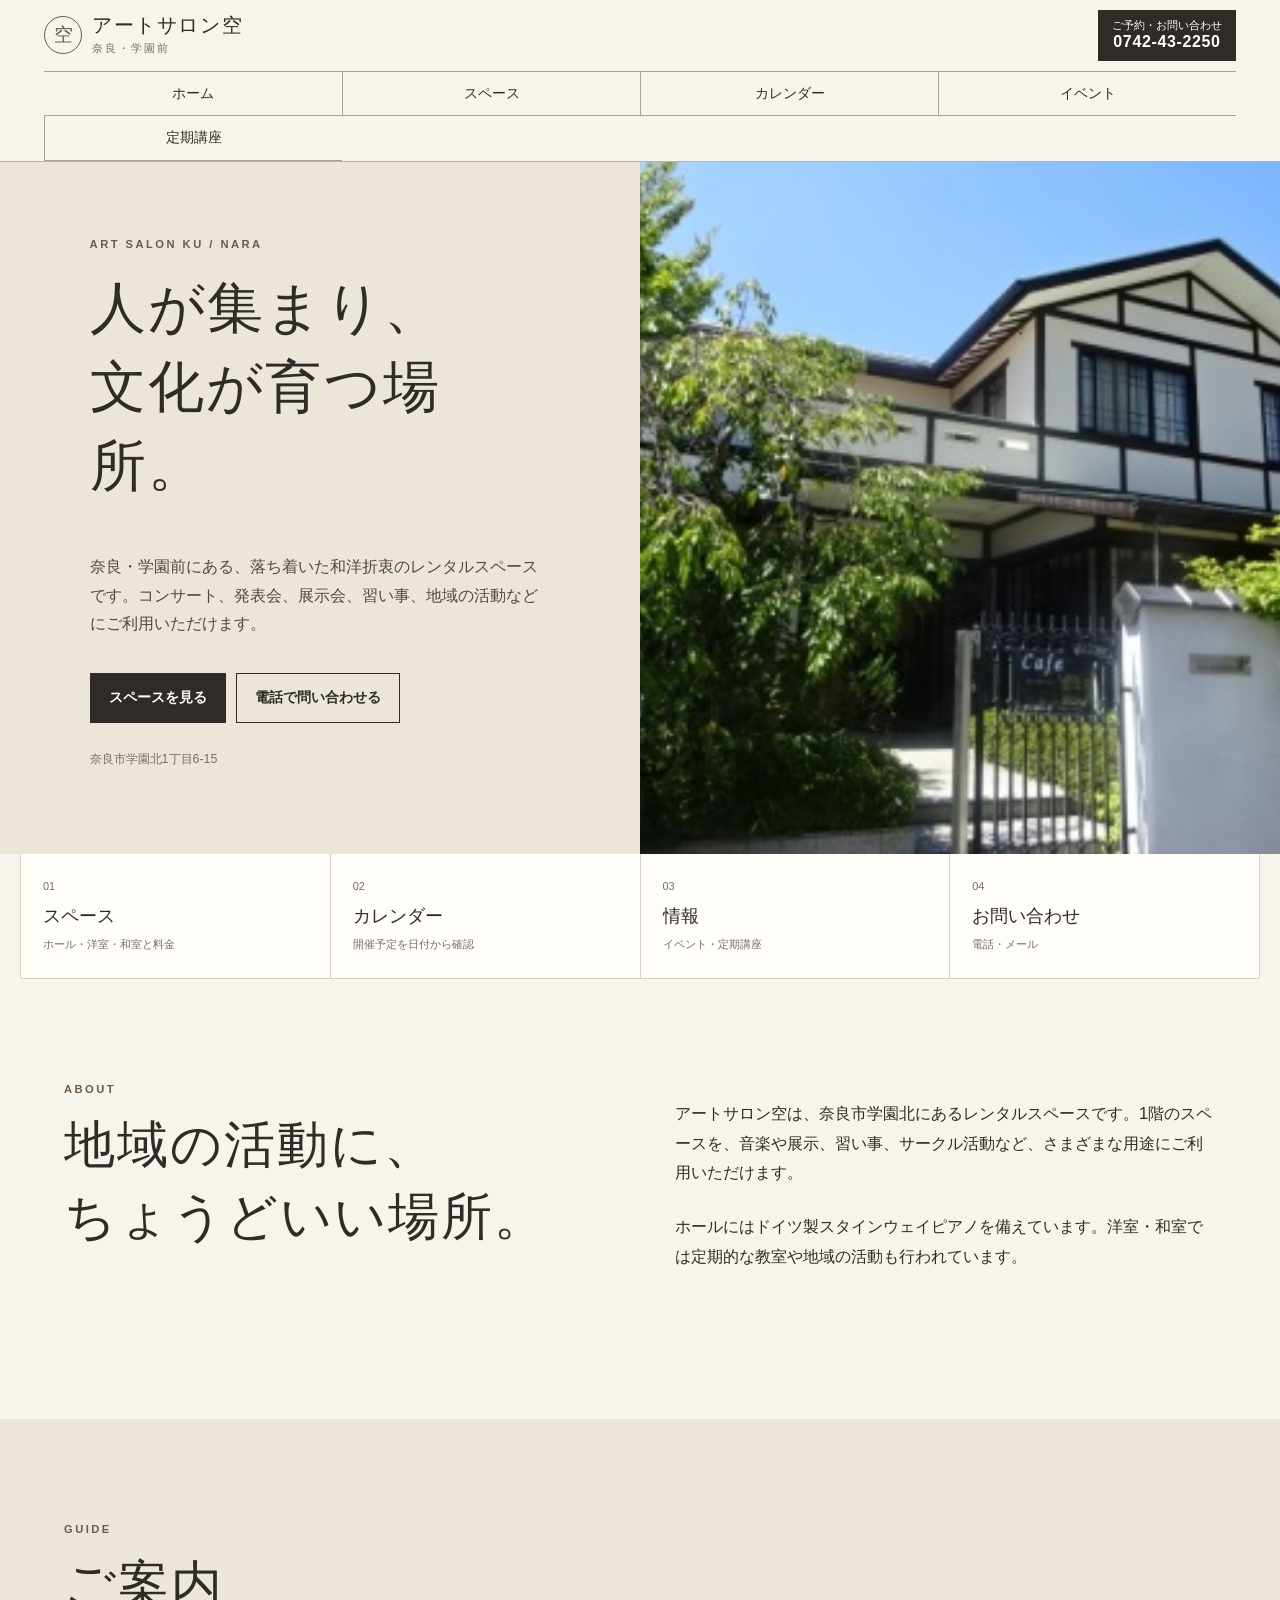
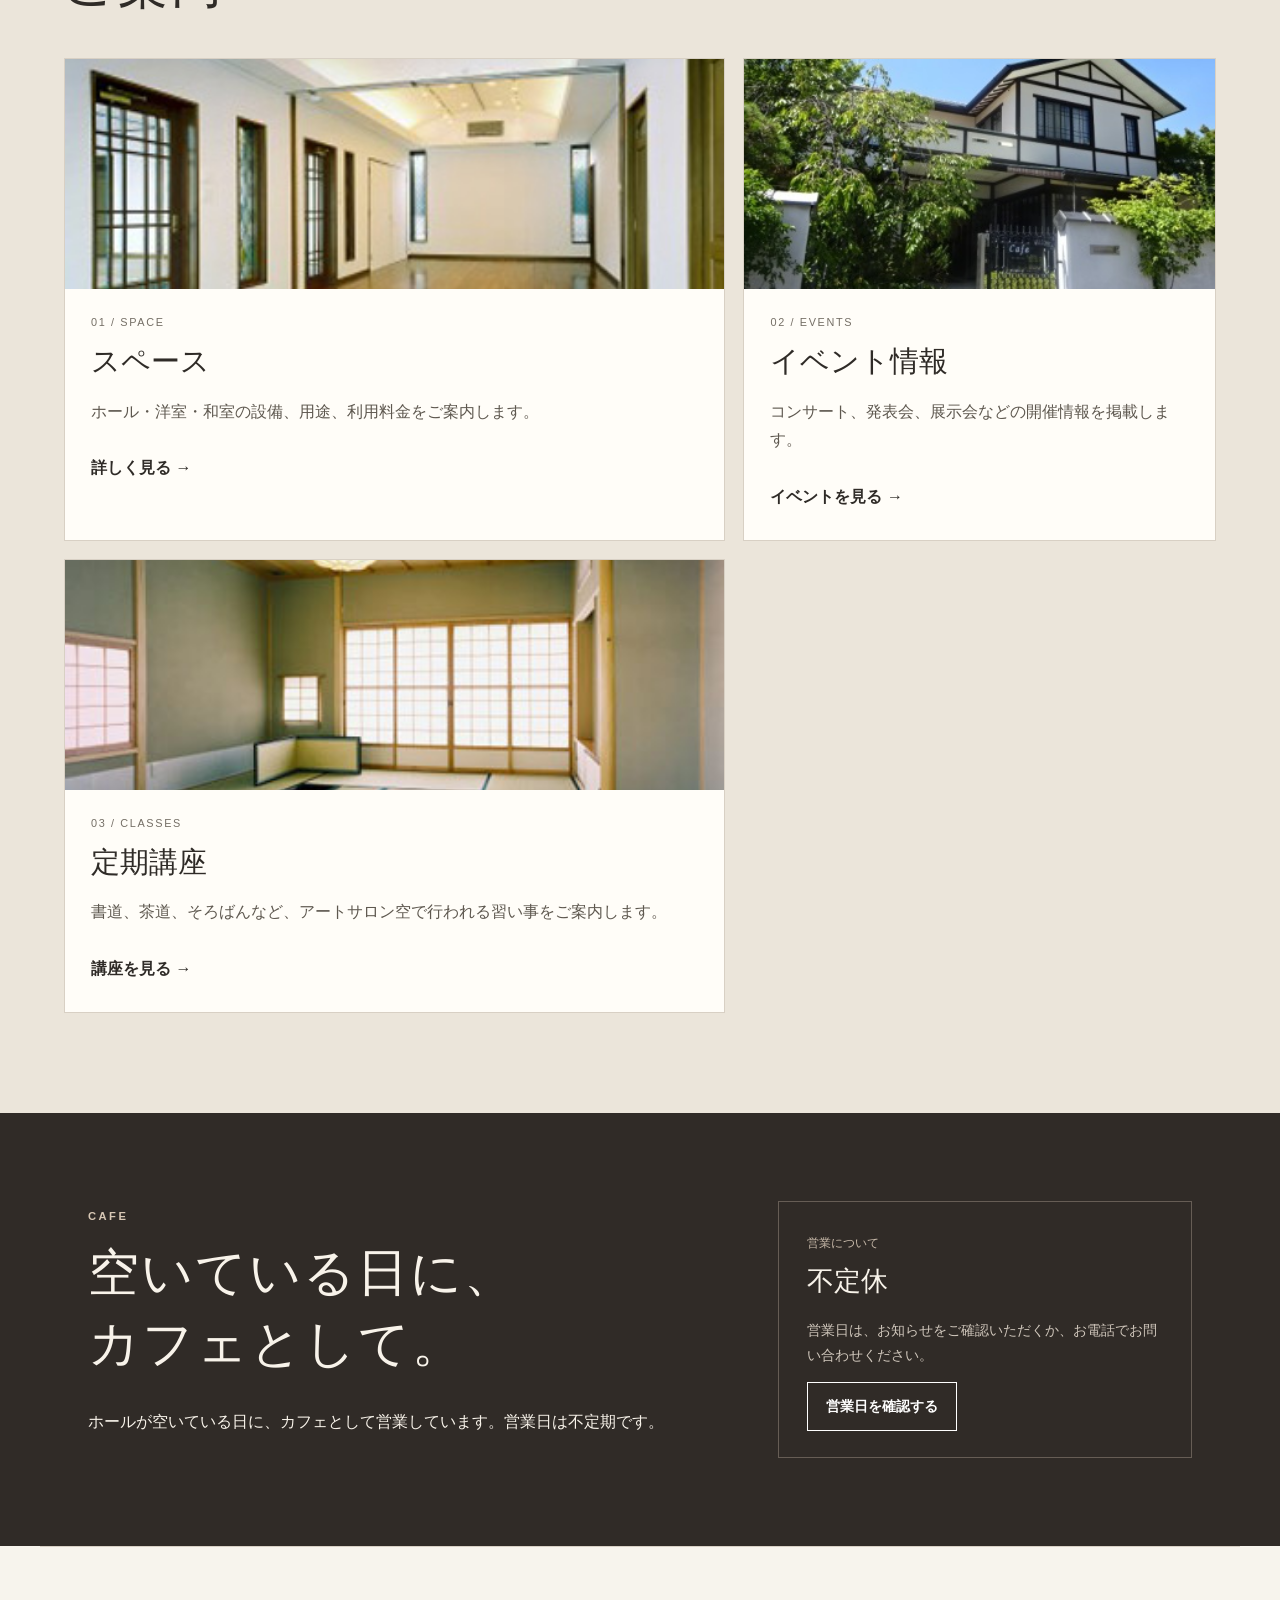
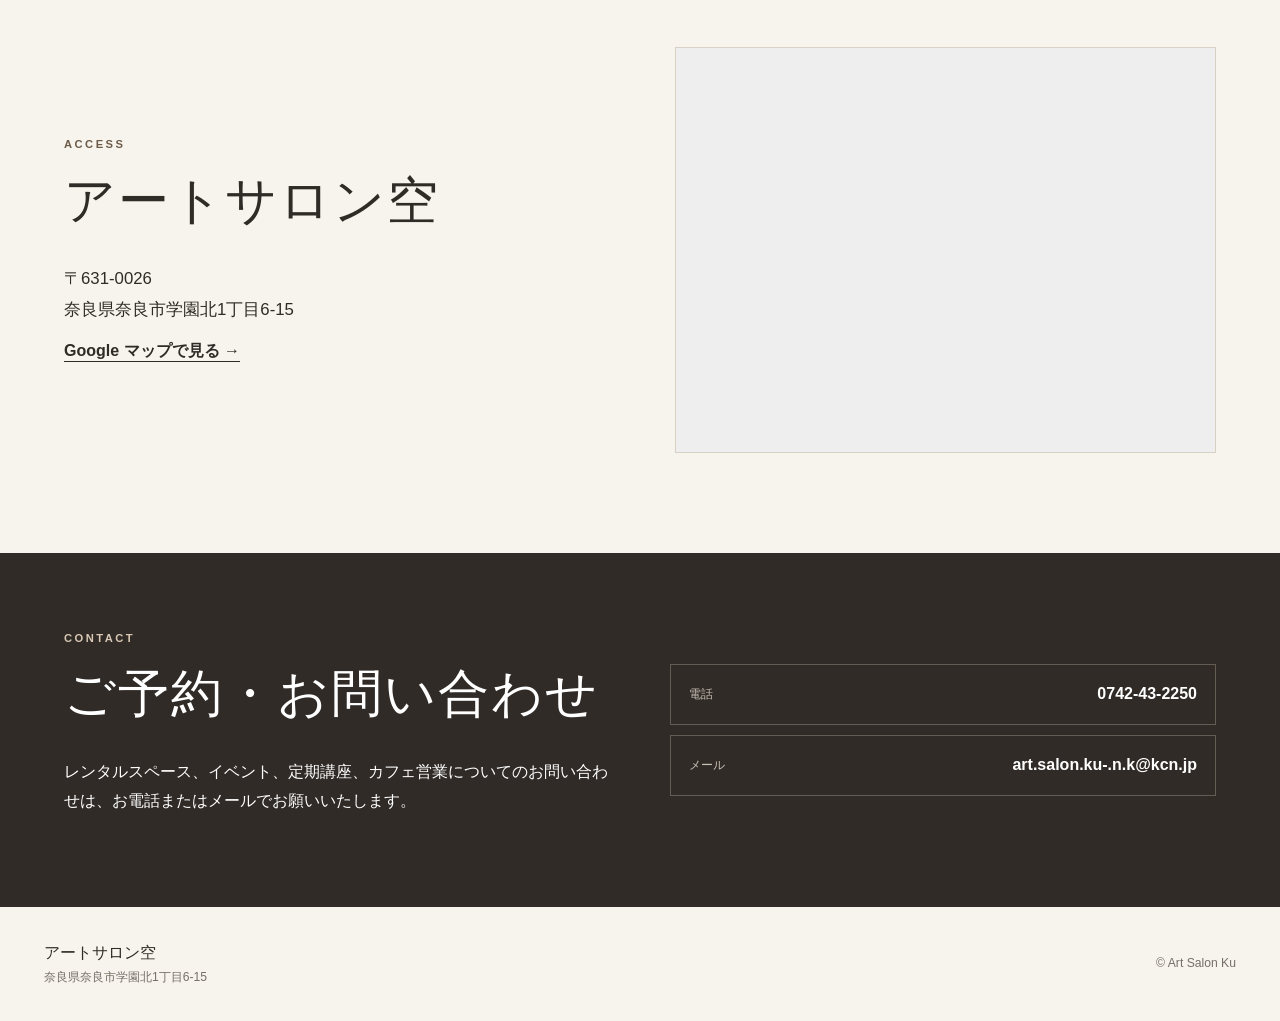
==== commit 8507843f: "ヘッダーを5項目構成に変更" ====
--- a/index.html
+++ b/index.html
@@ -16,7 +16,7 @@
         <span class="brand-mark" aria-hidden="true">空</span>
         <span><strong>アートサロン空</strong><small>奈良・学園前</small></span>
       </a>
-      <nav class="main-nav" aria-label="メインメニュー"><a href="index.html">ホーム</a><a href="space.html">スペース</a><a href="calendar.html">カレンダー</a><a href="info.html">情報</a></nav>
+      <nav class="main-nav" aria-label="メインメニュー"><a href="index.html">ホーム</a><a href="space.html">スペース</a><a href="calendar.html">カレンダー</a><a href="events.html">イベント</a><a href="classes.html">定期講座</a></nav>
       <a class="header-call" href="tel:0742432250"><span>ご予約・お問い合わせ</span><strong>0742-43-2250</strong></a>
     </div>
   </header>
--- a/style.css
+++ b/style.css
@@ -186,3 +186,5 @@
 .access .map-card{width:100%;aspect-ratio:4 / 3;min-height:0;display:block;overflow:hidden}
 .access .map-card iframe{display:block;width:100%;height:100%;min-height:0;border:0}
 @media (max-width:600px){.access .map-card{aspect-ratio:4 / 3;min-height:0}.access .map-card iframe{height:100%;min-height:0}}
+
+.calendar-empty{min-height:360px;border:1px solid var(--line);background:var(--white);display:flex;flex-direction:column;align-items:center;justify-content:center;text-align:center;padding:40px 24px}.calendar-empty p{font-family:var(--serif);font-size:1.5rem;margin:0 0 8px}.calendar-empty small{color:var(--muted)}
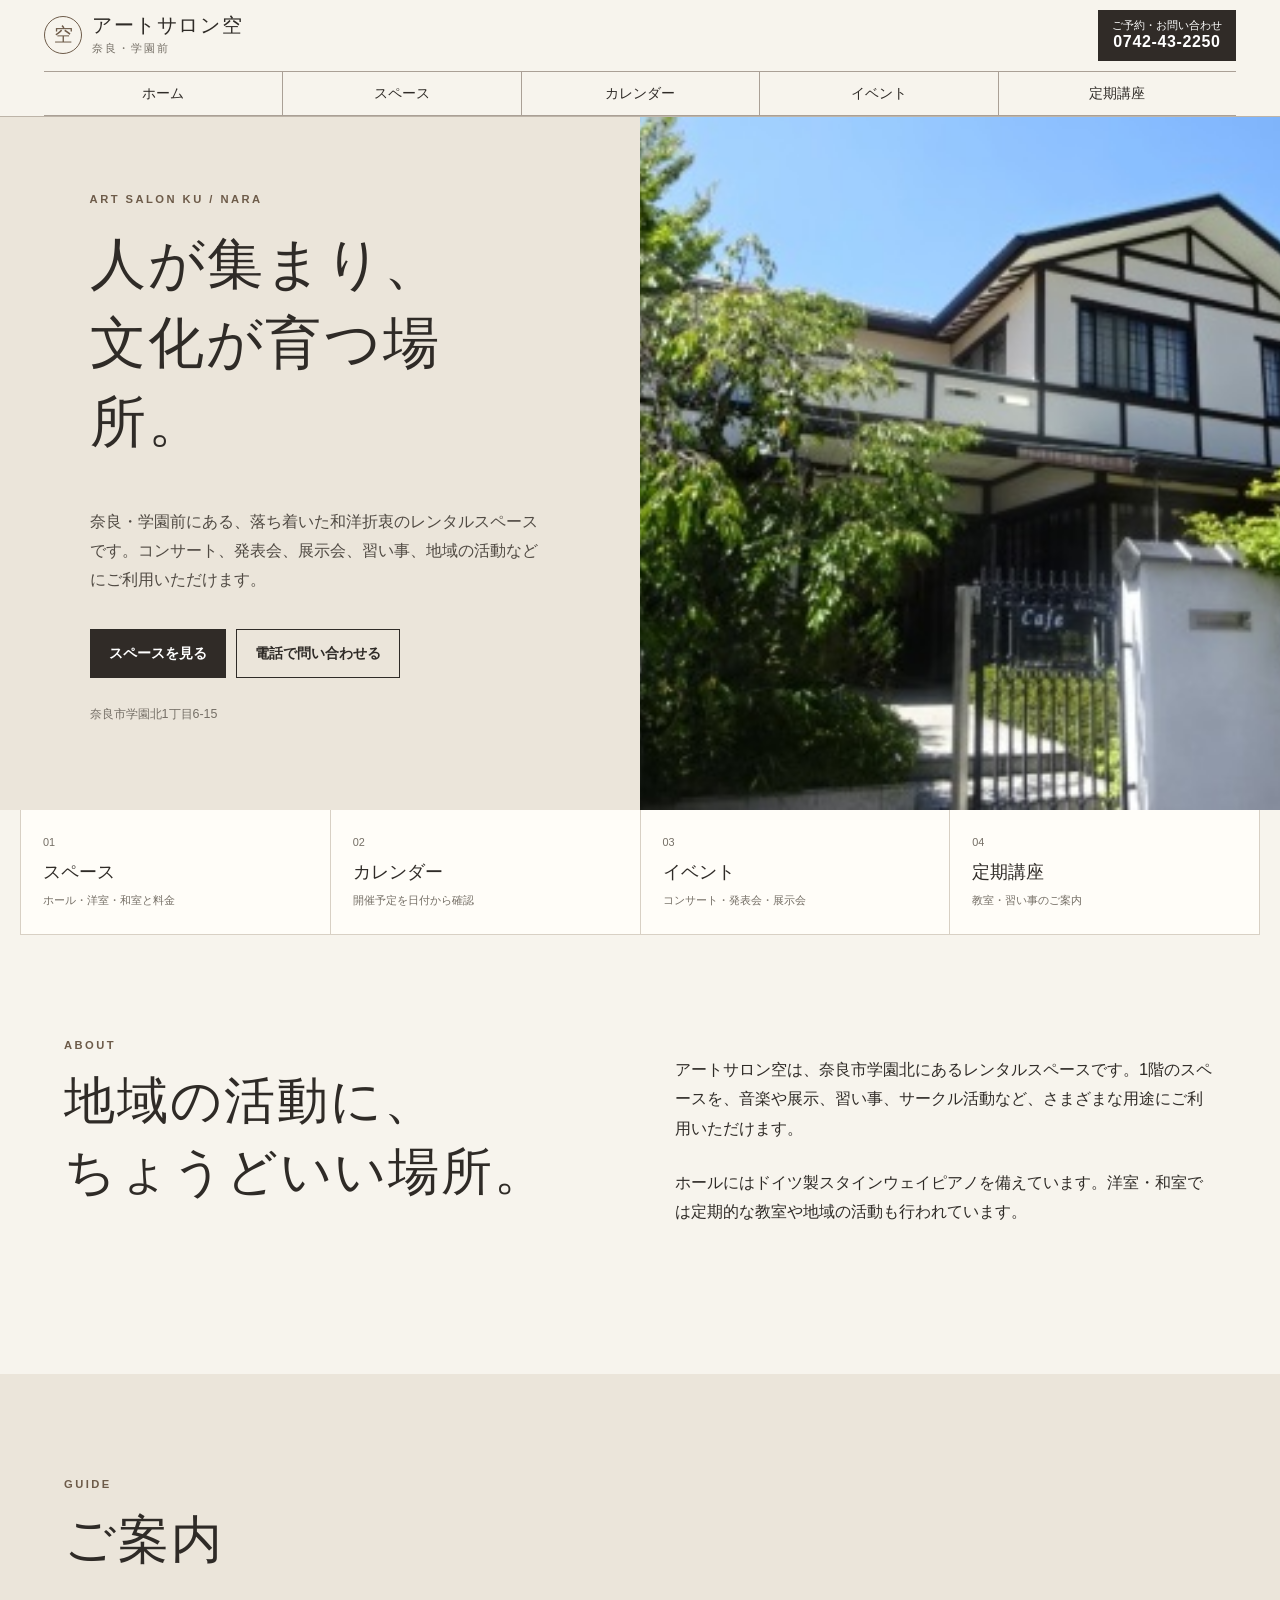
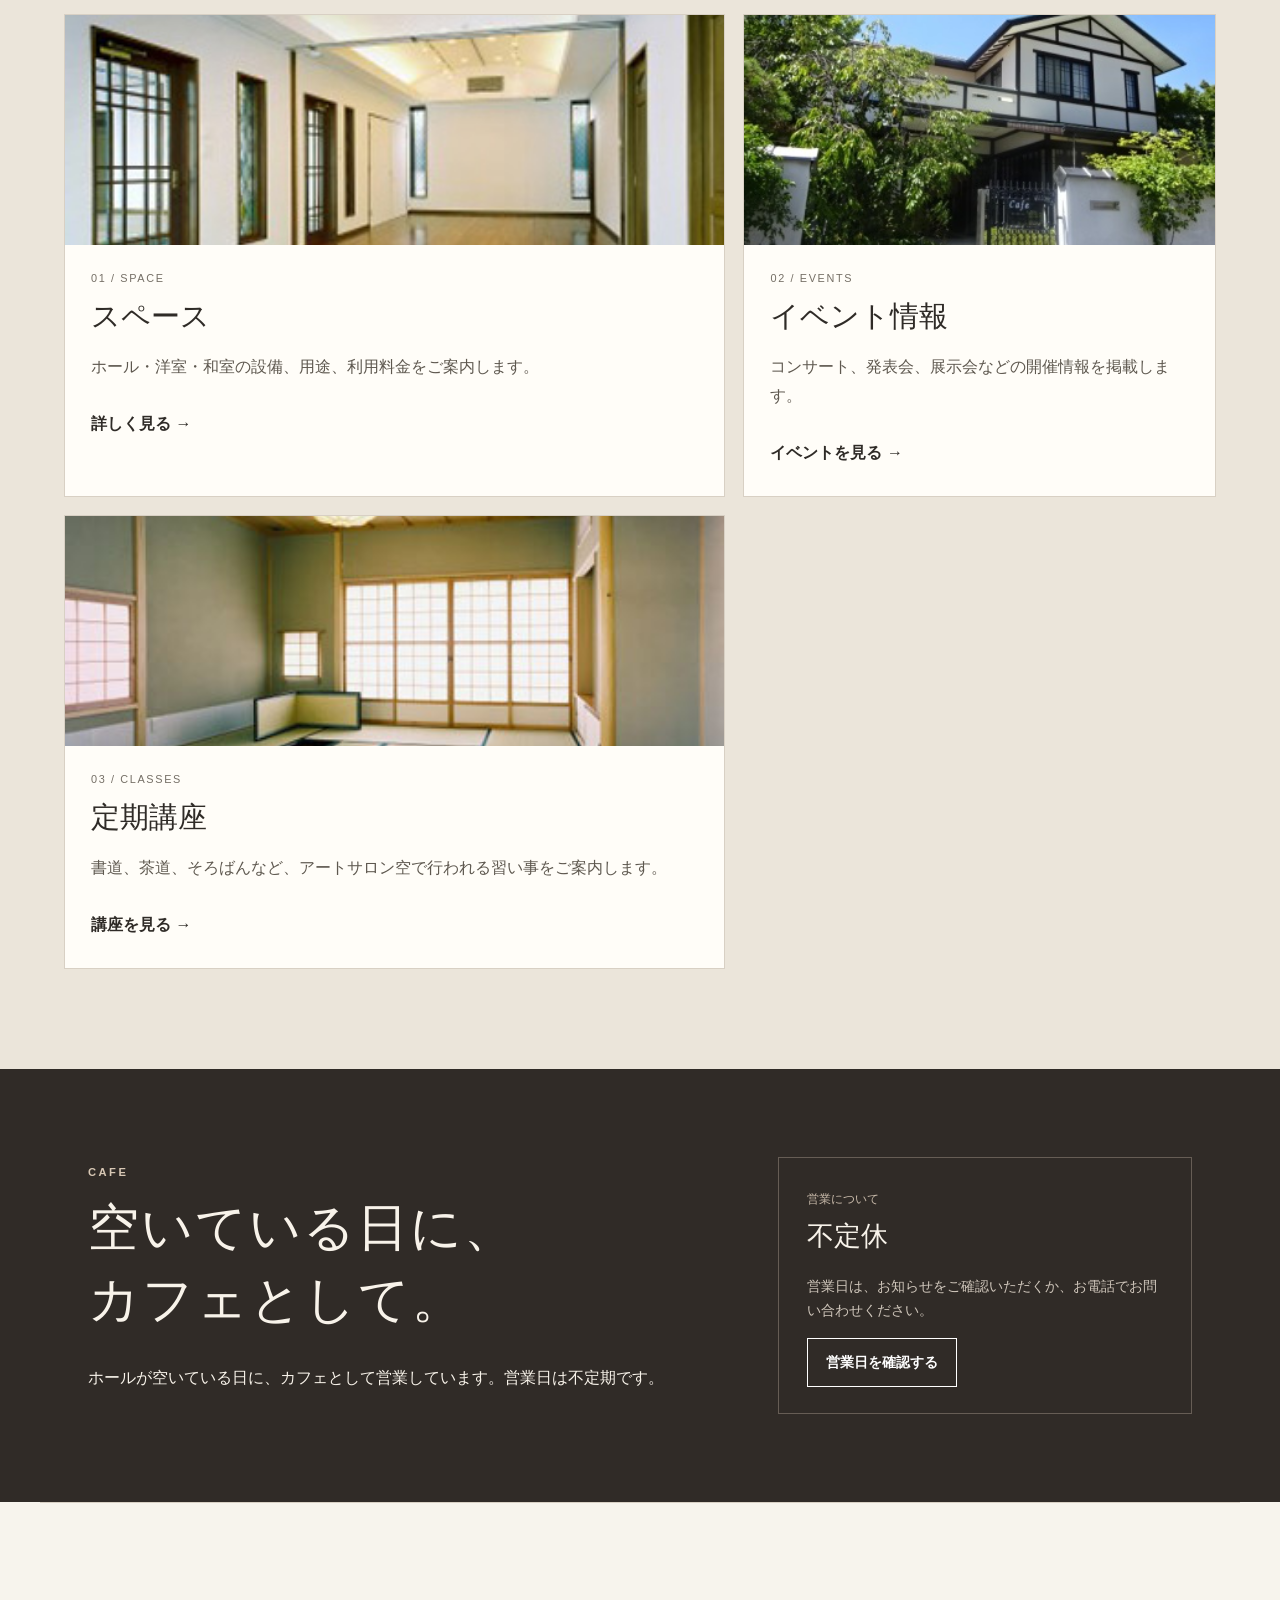
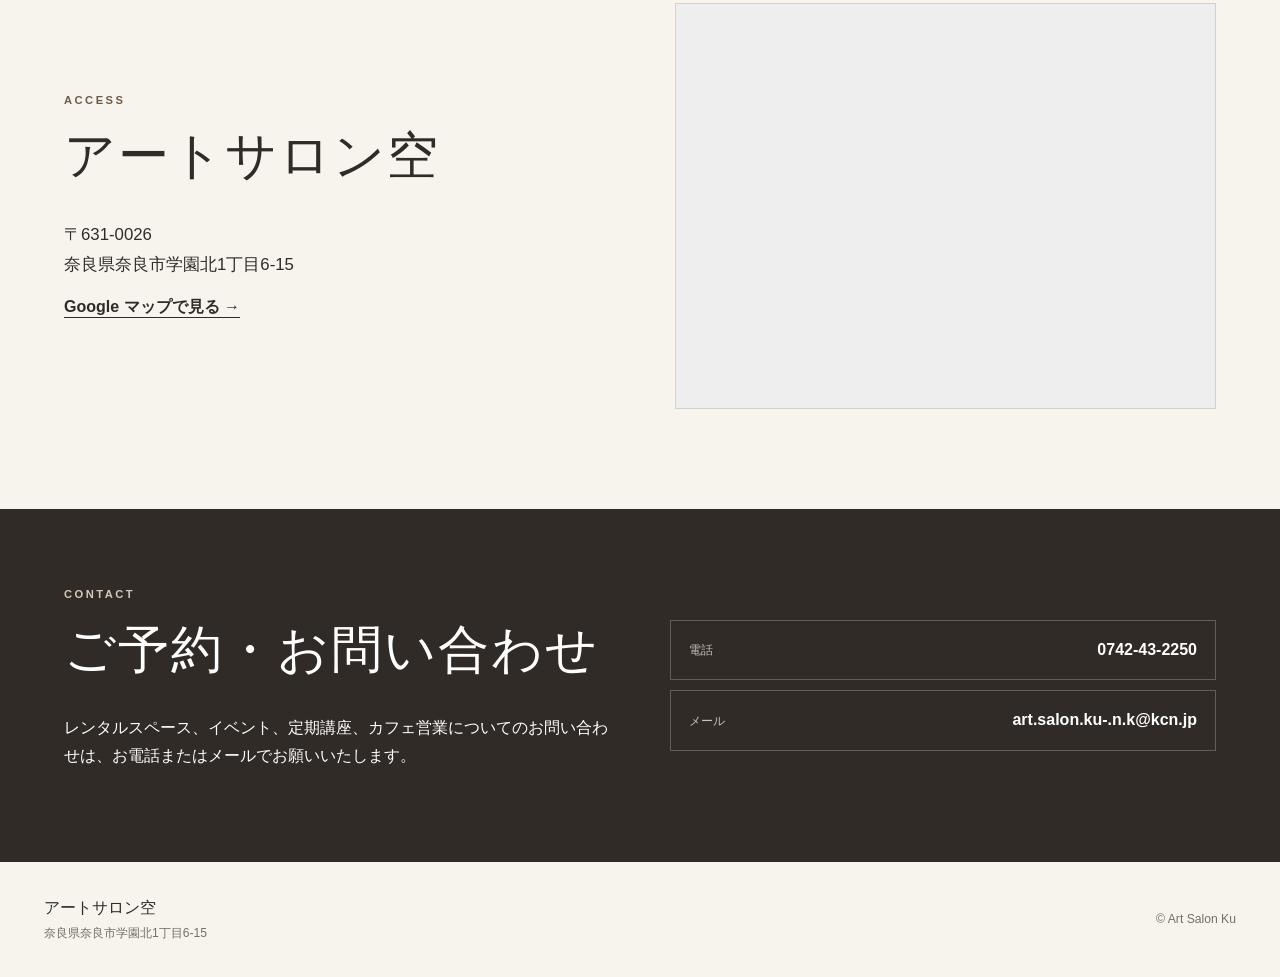
==== commit 634ab294: "Clean home quick links and align site navigation" ====
--- a/index.html
+++ b/index.html
@@ -39,8 +39,8 @@
     <section class="quick-links" aria-label="主なご案内">
       <a href="space.html"><span>01</span><strong>スペース</strong><small>ホール・洋室・和室と料金</small></a>
       <a href="calendar.html"><span>02</span><strong>カレンダー</strong><small>開催予定を日付から確認</small></a>
-      <a href="info.html"><span>03</span><strong>情報</strong><small>イベント・定期講座</small></a>
-      <a href="#contact"><span>04</span><strong>お問い合わせ</strong><small>電話・メール</small></a>
+      <a href="events.html"><span>03</span><strong>イベント</strong><small>コンサート・発表会・展示会</small></a>
+      <a href="classes.html"><span>04</span><strong>定期講座</strong><small>教室・習い事のご案内</small></a>
     </section>
 
     <section class="section intro">
--- a/style.css
+++ b/style.css
@@ -188,3 +188,12 @@
 @media (max-width:600px){.access .map-card{aspect-ratio:4 / 3;min-height:0}.access .map-card iframe{height:100%;min-height:0}}
 
 .calendar-empty{min-height:360px;border:1px solid var(--line);background:var(--white);display:flex;flex-direction:column;align-items:center;justify-content:center;text-align:center;padding:40px 24px}.calendar-empty p{font-family:var(--serif);font-size:1.5rem;margin:0 0 8px}.calendar-empty small{color:var(--muted)}
+
+/* 5-item main navigation */
+.main-nav{grid-template-columns:repeat(5,1fr)}
+
+
+/* TimeTree calendar */
+.calendar-embed{width:100%;background:var(--white);border:1px solid var(--line);overflow:hidden}
+.calendar-embed iframe{display:block;width:100%;min-height:700px;aspect-ratio:680/720;border:0}
+@media(max-width:600px){.calendar-embed iframe{min-height:620px;aspect-ratio:auto;height:calc(100vh - 180px);max-height:760px}}
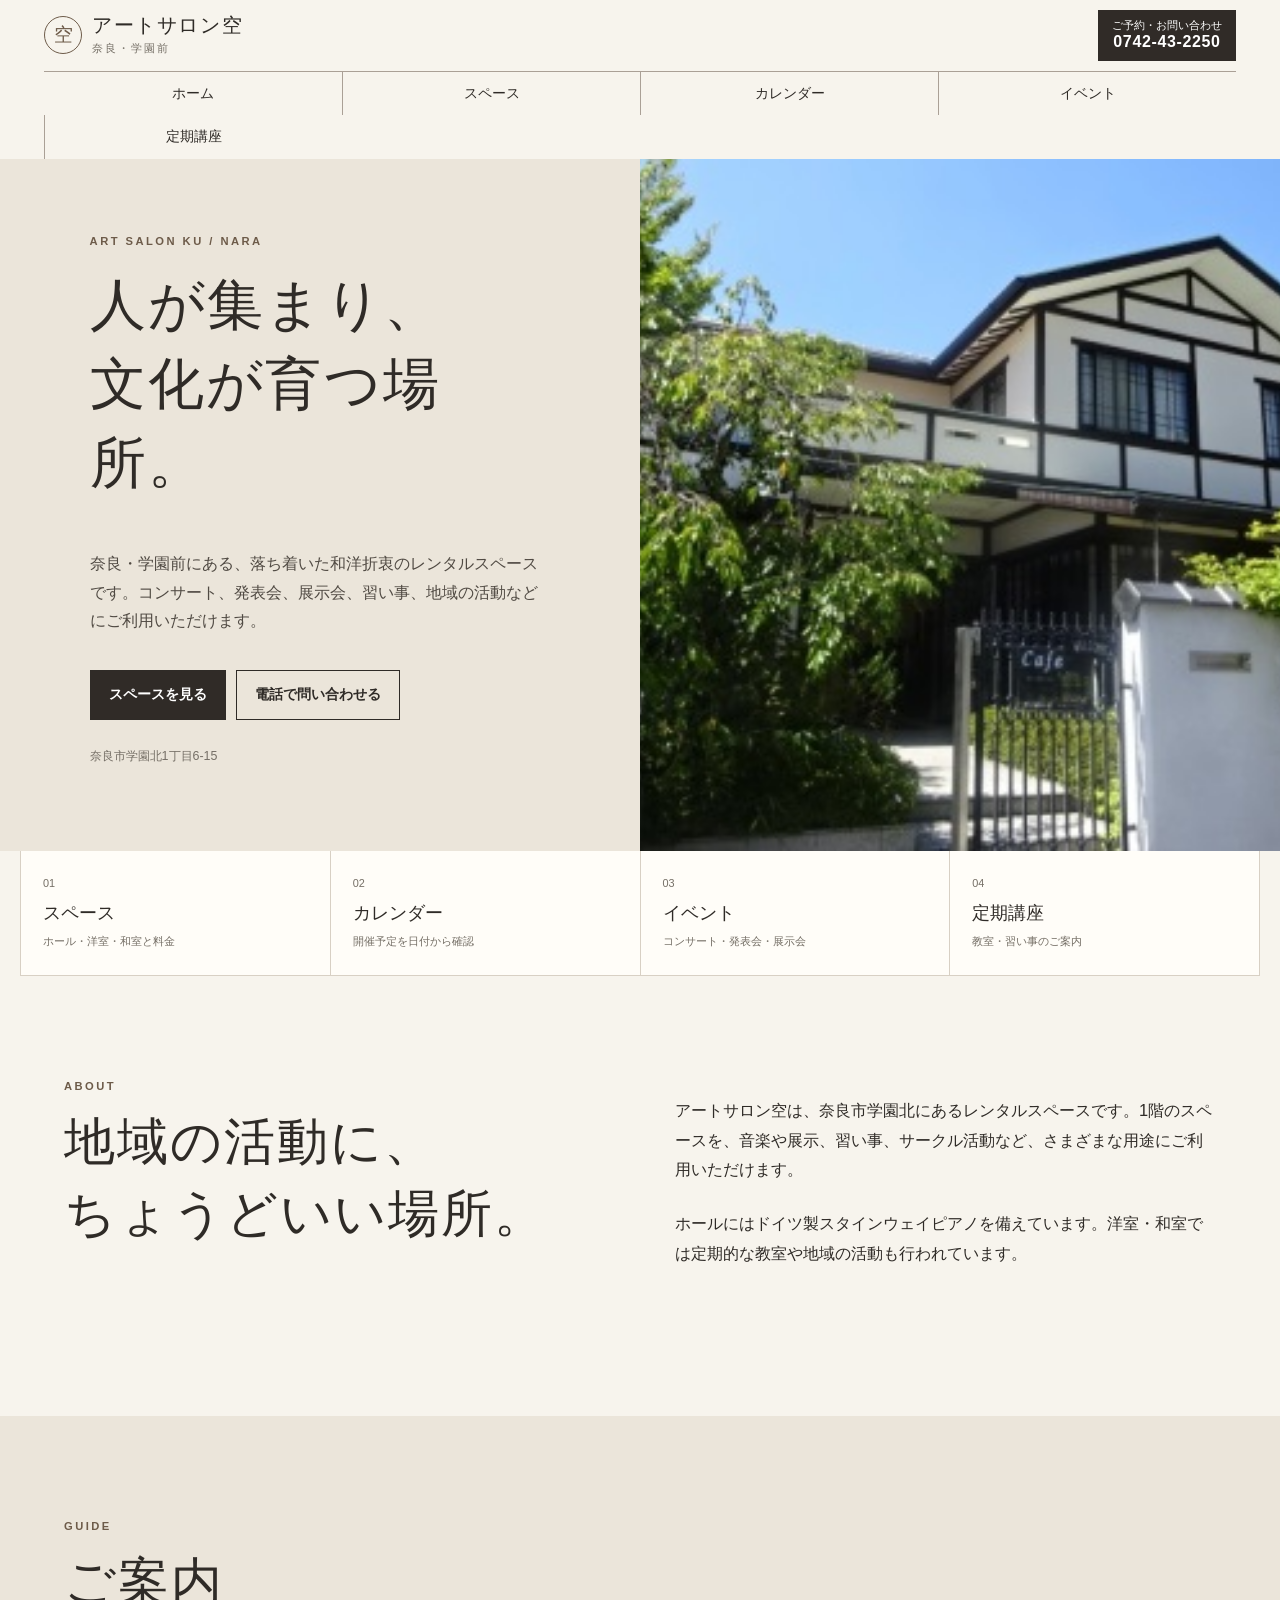
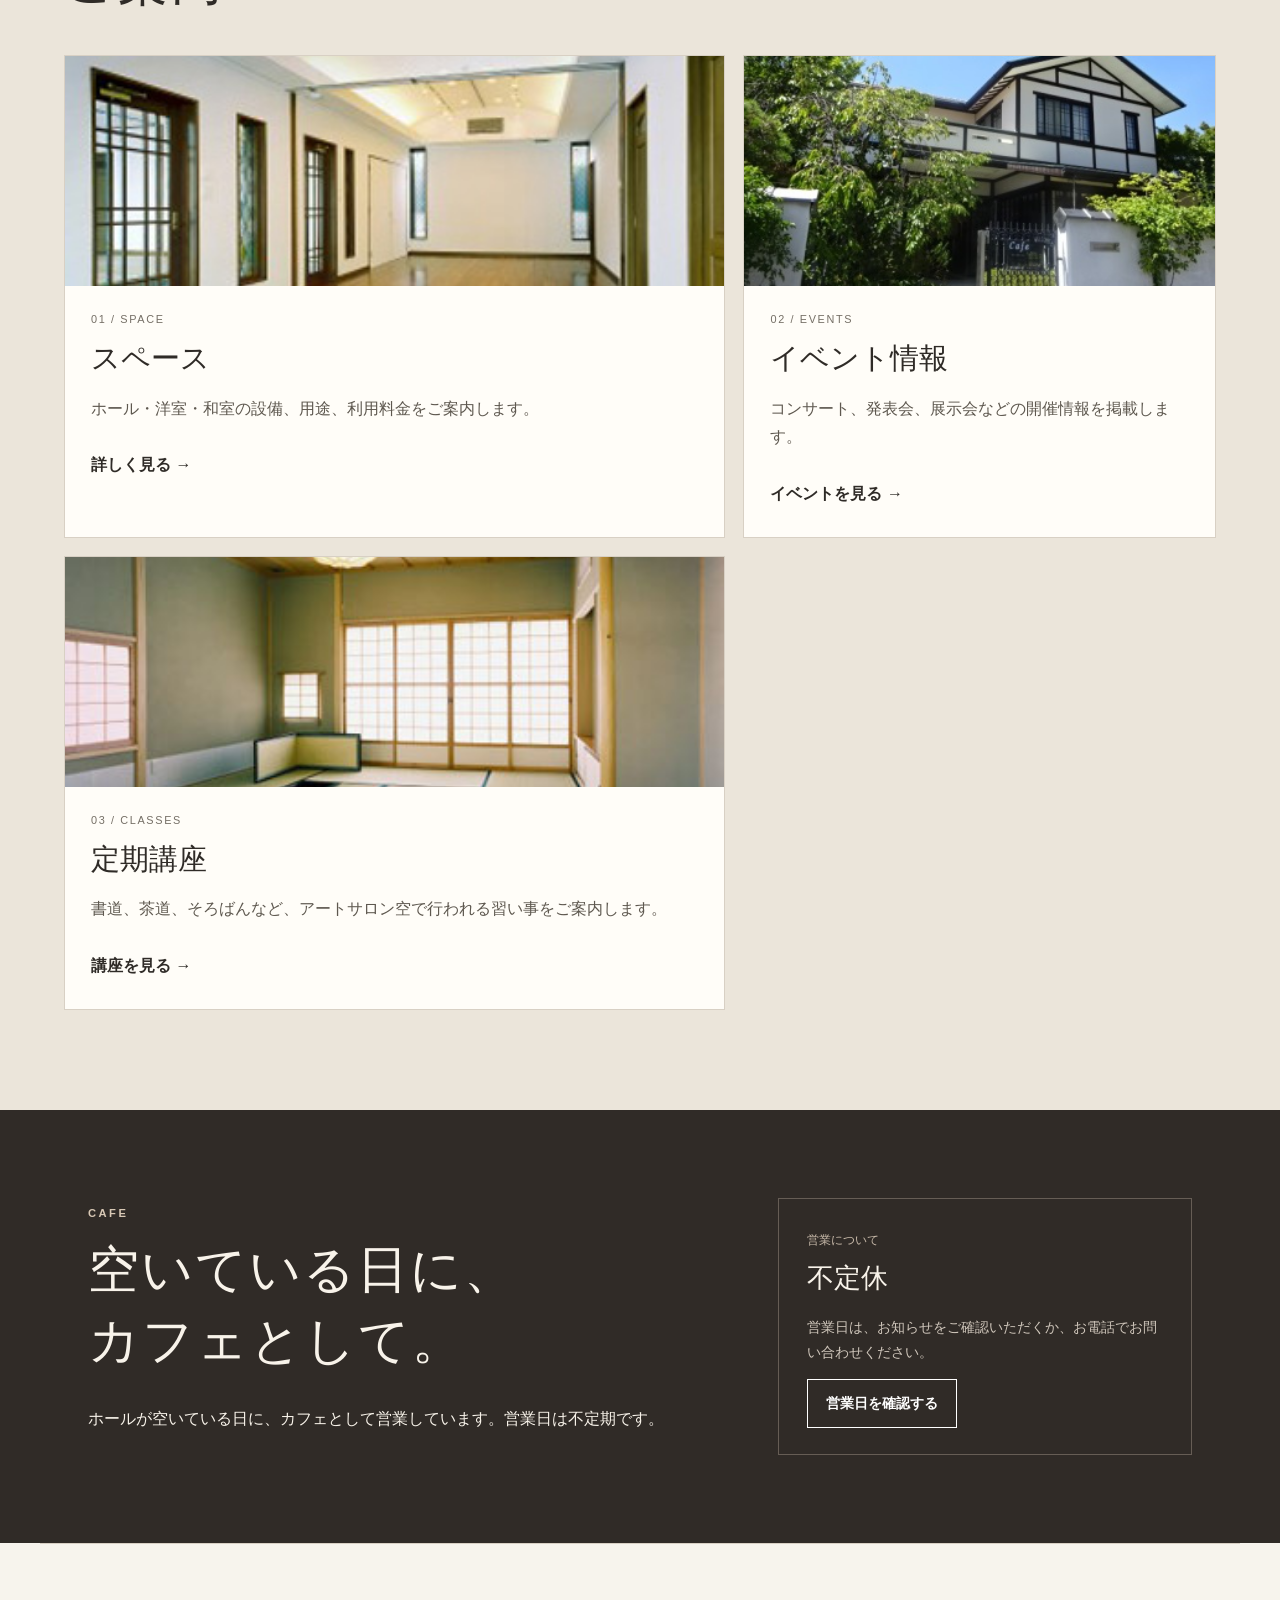
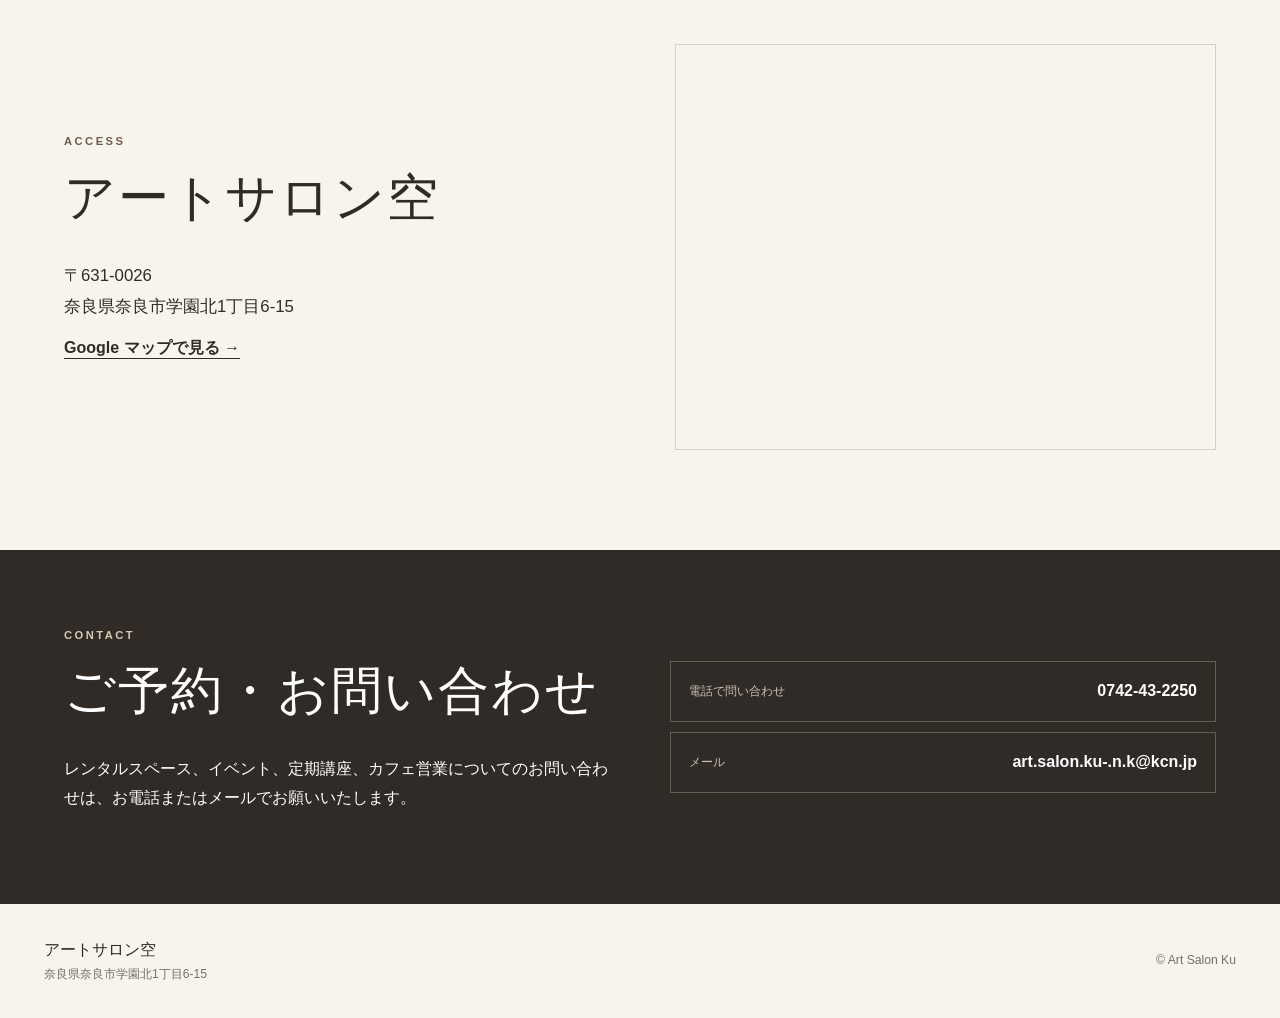
==== commit 1af23fdd: "Add responsive phone contact behavior" ====
--- a/index.html
+++ b/index.html
@@ -103,7 +103,7 @@
       <div class="contact-inner">
         <div><p class="eyebrow">CONTACT</p><h2>ご予約・お問い合わせ</h2><p>レンタルスペース、イベント、定期講座、カフェ営業についてのお問い合わせは、お電話またはメールでお願いいたします。</p></div>
         <div class="contact-links">
-          <a href="tel:0742432250"><span>電話</span><strong>0742-43-2250</strong></a>
+          <a class="contact-phone" href="tel:0742432250" data-phone="0742-43-2250"><span class="phone-label">電話で問い合わせ</span><strong>0742-43-2250</strong></a>
           <a href="mailto:art.salon.ku-.n.k@kcn.jp"><span>メール</span><strong>art.salon.ku-.n.k@kcn.jp</strong></a>
         </div>
       </div>
--- a/style.css
+++ b/style.css
@@ -19,7 +19,7 @@
 button,input,textarea{font:inherit}
 .skip-link{position:absolute;left:-9999px;top:0}
 .skip-link:focus{left:1rem;top:1rem;z-index:100;background:#fff;padding:.6rem 1rem}
-.site-header{position:sticky;top:0;z-index:50;background:rgba(247,244,237,.98);border-bottom:1px solid #bdb4a8;backdrop-filter:blur(12px)}
+.site-header{position:sticky;top:0;z-index:50;background:rgba(247,244,237,.98);border-bottom:0;backdrop-filter:blur(12px)}
 .header-inner{max-width:1240px;margin:auto;padding:10px 24px 0;display:grid;grid-template-columns:1fr auto;gap:0 28px;align-items:center}
 .brand{grid-column:1;grid-row:1;display:flex;align-items:center;gap:10px;text-decoration:none;min-width:205px}
 .brand-mark{display:grid;place-items:center;width:38px;height:38px;border:1px solid var(--accent);border-radius:50%;font-family:var(--serif);font-size:1.2rem;color:var(--accent)}
@@ -29,7 +29,7 @@
 .header-call span{font-size:.68rem}
 .header-call strong{font-size:1rem;letter-spacing:.04em}
 .main-nav{grid-column:1 / -1;grid-row:2;width:100%;display:grid;grid-template-columns:repeat(4,1fr);gap:0;margin-top:10px;border-top:1px solid #aaa096;border-bottom:0}
-.main-nav a{text-decoration:none;font-size:.88rem;white-space:nowrap;padding:9px 2px;text-align:center;border-bottom:1px solid #aaa096}
+.main-nav a{text-decoration:none;font-size:.88rem;white-space:nowrap;padding:9px 2px;text-align:center;border-bottom:0}
 .main-nav a+a{border-left:1px solid #aaa096}
 .main-nav a:hover{background:var(--paper-deep)}
 .hero{max-width:1400px;margin:auto;display:grid;grid-template-columns:1fr 1fr;min-height:650px}
@@ -45,10 +45,6 @@
 .button-outline{background:transparent}
 .button-light{border-color:#fff;color:#fff}
 .hero-visual{min-height:500px;background-image:linear-gradient(90deg,rgba(35,30,26,.04),rgba(35,30,26,.12)),url("main.jpg");background-size:cover;background-position:center;display:grid;place-items:center}
-.photo-placeholder{width:min(74%,520px);aspect-ratio:4/5;border:1px solid rgba(255,255,255,.7);display:flex;flex-direction:column;align-items:center;justify-content:center;text-align:center;color:#fff;background:linear-gradient(160deg,rgba(255,255,255,.12),rgba(45,37,30,.14))}
-.photo-placeholder span{font-size:.68rem;letter-spacing:.28em}
-.photo-placeholder strong{font-family:var(--serif);font-size:1.8rem;font-weight:500;margin-top:8px}
-.photo-placeholder small{font-size:.75rem;margin-top:8px;opacity:.9}
 .quick-links{max-width:1240px;margin:auto;display:grid;grid-template-columns:repeat(4,1fr);border-left:1px solid var(--line);border-bottom:1px solid var(--line)}
 .quick-links a{padding:23px 22px;text-decoration:none;border-right:1px solid var(--line);background:var(--white)}
 .quick-links a:hover{background:var(--paper-deep)}
@@ -67,10 +63,6 @@
 .space-card-main{grid-row:span 2}
 .space-photo{height:230px;overflow:hidden;background:#eee}.space-photo img{display:block;width:100%;height:100%;object-fit:cover;object-position:center}
 .space-card-main .space-photo{height:390px}
-.photo-hall{background:linear-gradient(145deg,#6f6458,#b7aa98 52%,#4d463f)}
-.photo-west{background:linear-gradient(145deg,#c2b5a4,#827668)}
-.photo-japanese{background:linear-gradient(145deg,#9e8c74,#d3c2a8)}
-.space-photo span{font-size:.68rem;letter-spacing:.1em;background:rgba(35,30,26,.55);padding:3px 8px}
 .space-content{padding:24px 26px 28px}
 .card-number{font-size:.68rem!important;letter-spacing:.15em;color:var(--muted)!important;margin:0!important}
 .space-content h3{font-family:var(--serif);font-size:1.8rem;font-weight:500;margin:.1em 0 .35em}
@@ -79,19 +71,7 @@
 .space-content dt{font-size:.68rem;color:var(--muted)}
 .space-content dd{margin:0;font-weight:700}
 .text-link{text-underline-offset:5px;font-weight:700;display:inline-block;margin-top:12px}
-.uses{margin-top:46px;display:grid;grid-template-columns:160px 1fr;gap:30px;align-items:start;border-top:1px solid var(--line);padding-top:28px}
-.tag-list{display:flex;flex-wrap:wrap;gap:9px}
-.tag-list span{padding:7px 12px;border:1px solid var(--line);background:var(--white);font-size:.86rem}
-.section-title-row{display:flex;align-items:end;justify-content:space-between;gap:40px;margin-bottom:38px}
-.section-title-row h2{margin-bottom:0}
-.section-caption{color:var(--muted);max-width:430px}
 .event-list{border-top:1px solid var(--line)}
-.event-card{display:grid;grid-template-columns:180px 1fr;gap:35px;padding:28px 0;border-bottom:1px solid var(--line)}
-.event-card time span{font-family:var(--serif);font-size:1.2rem}
-.event-type{margin:0;color:var(--accent);font-size:.68em;letter-spacing:.16em;font-weight:700}
-.event-card h3{font-family:var(--serif);font-size:1.5rem;font-weight:500;margin:.15em 0 .25em}
-.event-card p:last-child{margin-top:0;color:var(--muted)}
-.demo-label{font-size:.72rem;color:var(--muted);margin-top:15px}
 .cafe{background:var(--dark);color:#f8f3ea}
 .cafe-inner{max-width:1152px;margin:auto;padding:88px 24px;display:grid;grid-template-columns:1.2fr .8fr;gap:70px;align-items:center}
 .cafe .eyebrow{color:var(--accent-light)}
@@ -120,9 +100,6 @@
 .pricing-callout{margin-top:30px;padding:18px 20px;background:var(--paper-deep);font-size:.9rem}
 .access{display:grid;grid-template-columns:1fr 1fr;gap:70px;align-items:center;border-top:1px solid var(--line)}
 .access address{font-style:normal;font-size:1.05rem}
-.map-card{aspect-ratio:4/3;background:var(--paper-deep);border:1px solid var(--line);display:grid;place-content:center;text-align:center}
-.map-card span{font-family:var(--serif);font-size:2rem}
-.map-card small{color:var(--muted);font-size:.72rem}
 .contact{background:var(--dark);color:#fff;padding:75px 24px}
 .contact-inner{max-width:1152px;margin:auto;display:grid;grid-template-columns:1fr 1fr;gap:60px}
 .contact .eyebrow{color:var(--accent-light)}
@@ -145,8 +122,7 @@
   .space-grid{grid-template-columns:1fr}
   .space-card-main{grid-row:auto}
   .space-card-main .space-photo{height:300px}
-  .section-title-row{align-items:start;flex-direction:column;gap:10px}
-}
+  }
 @media(max-width:600px){
   .site-header{position:sticky;top:0}
   .header-inner{padding:8px 16px 0;gap:6px 12px}
@@ -156,19 +132,16 @@
   .header-call{padding:7px 10px}
   .header-call span{font-size:.6rem}
   .header-call strong{font-size:.82rem}
-  .main-nav{width:100%;overflow:visible;padding:0;margin-top:6px;border-top:1px solid #aaa096;border-bottom:0}
-  .main-nav a{font-size:.72rem;text-align:center;padding:8px 0;letter-spacing:-.02em;border-bottom:1px solid #aaa096}
+  .main-nav{width:100%;overflow:visible;padding:0;margin-top:6px;border-top:1px solid #aaa096;border-bottom:1px solid #aaa096}
+  .main-nav a{font-size:.72rem;text-align:center;padding:8px 0;letter-spacing:-.02em;border-bottom:0}
   .main-nav a+a{border-left:1px solid #aaa096}
   .hero-copy{padding:54px 20px}
   .hero h1{font-size:2.25rem}
   .hero-visual{min-height:330px}
-  .photo-placeholder{width:76%}
-  .quick-links{grid-template-columns:1fr 1fr}
+    .quick-links{grid-template-columns:1fr 1fr}
   .quick-links a{padding:18px 16px}
   .section{padding:70px 20px}
   .section-tinted{padding-left:20px;padding-right:20px}
-  .uses{grid-template-columns:1fr;gap:14px}
-  .event-card{grid-template-columns:1fr;gap:6px}
   .cafe-inner{padding:65px 20px}
   .price-group summary{align-items:flex-start}
   .price-group summary small{display:none}
@@ -180,20 +153,16 @@
   .footer p{margin-left:0}
 }
 .hero-visual img{display:block;width:100%;height:100%;min-height:650px;object-fit:cover;object-position:center}
-.map-card{overflow:hidden;min-height:360px;background:#eee}
-.map-card iframe{display:block;width:100%;height:360px;border:0}
-@media (max-width:600px){.map-card{min-height:300px}.map-card iframe{height:300px}}
-.access .map-card{width:100%;aspect-ratio:4 / 3;min-height:0;display:block;overflow:hidden}
+.access .map-card{width:100%;aspect-ratio:4 / 3;border:1px solid var(--line);display:block;overflow:hidden}
 .access .map-card iframe{display:block;width:100%;height:100%;min-height:0;border:0}
-@media (max-width:600px){.access .map-card{aspect-ratio:4 / 3;min-height:0}.access .map-card iframe{height:100%;min-height:0}}
-
-.calendar-empty{min-height:360px;border:1px solid var(--line);background:var(--white);display:flex;flex-direction:column;align-items:center;justify-content:center;text-align:center;padding:40px 24px}.calendar-empty p{font-family:var(--serif);font-size:1.5rem;margin:0 0 8px}.calendar-empty small{color:var(--muted)}
-
-/* 5-item main navigation */
-.main-nav{grid-template-columns:repeat(5,1fr)}
+@media (max-width:600px){.access .map-card{aspect-ratio:4 / 3}.access .map-card iframe{height:100%;min-height:0}}
 
 
-/* TimeTree calendar */
+
 .calendar-embed{width:100%;background:var(--white);border:1px solid var(--line);overflow:hidden}
 .calendar-embed iframe{display:block;width:100%;min-height:700px;aspect-ratio:680/720;border:0}
 @media(max-width:600px){.calendar-embed iframe{min-height:620px;aspect-ratio:auto;height:calc(100vh - 180px);max-height:760px}}
+
+.event-empty{margin:0;padding:34px 0;color:var(--muted);text-align:center}
+@media(max-width:950px){.hero-visual img{min-height:420px}}
+@media(max-width:600px){.hero-visual img{min-height:330px}}
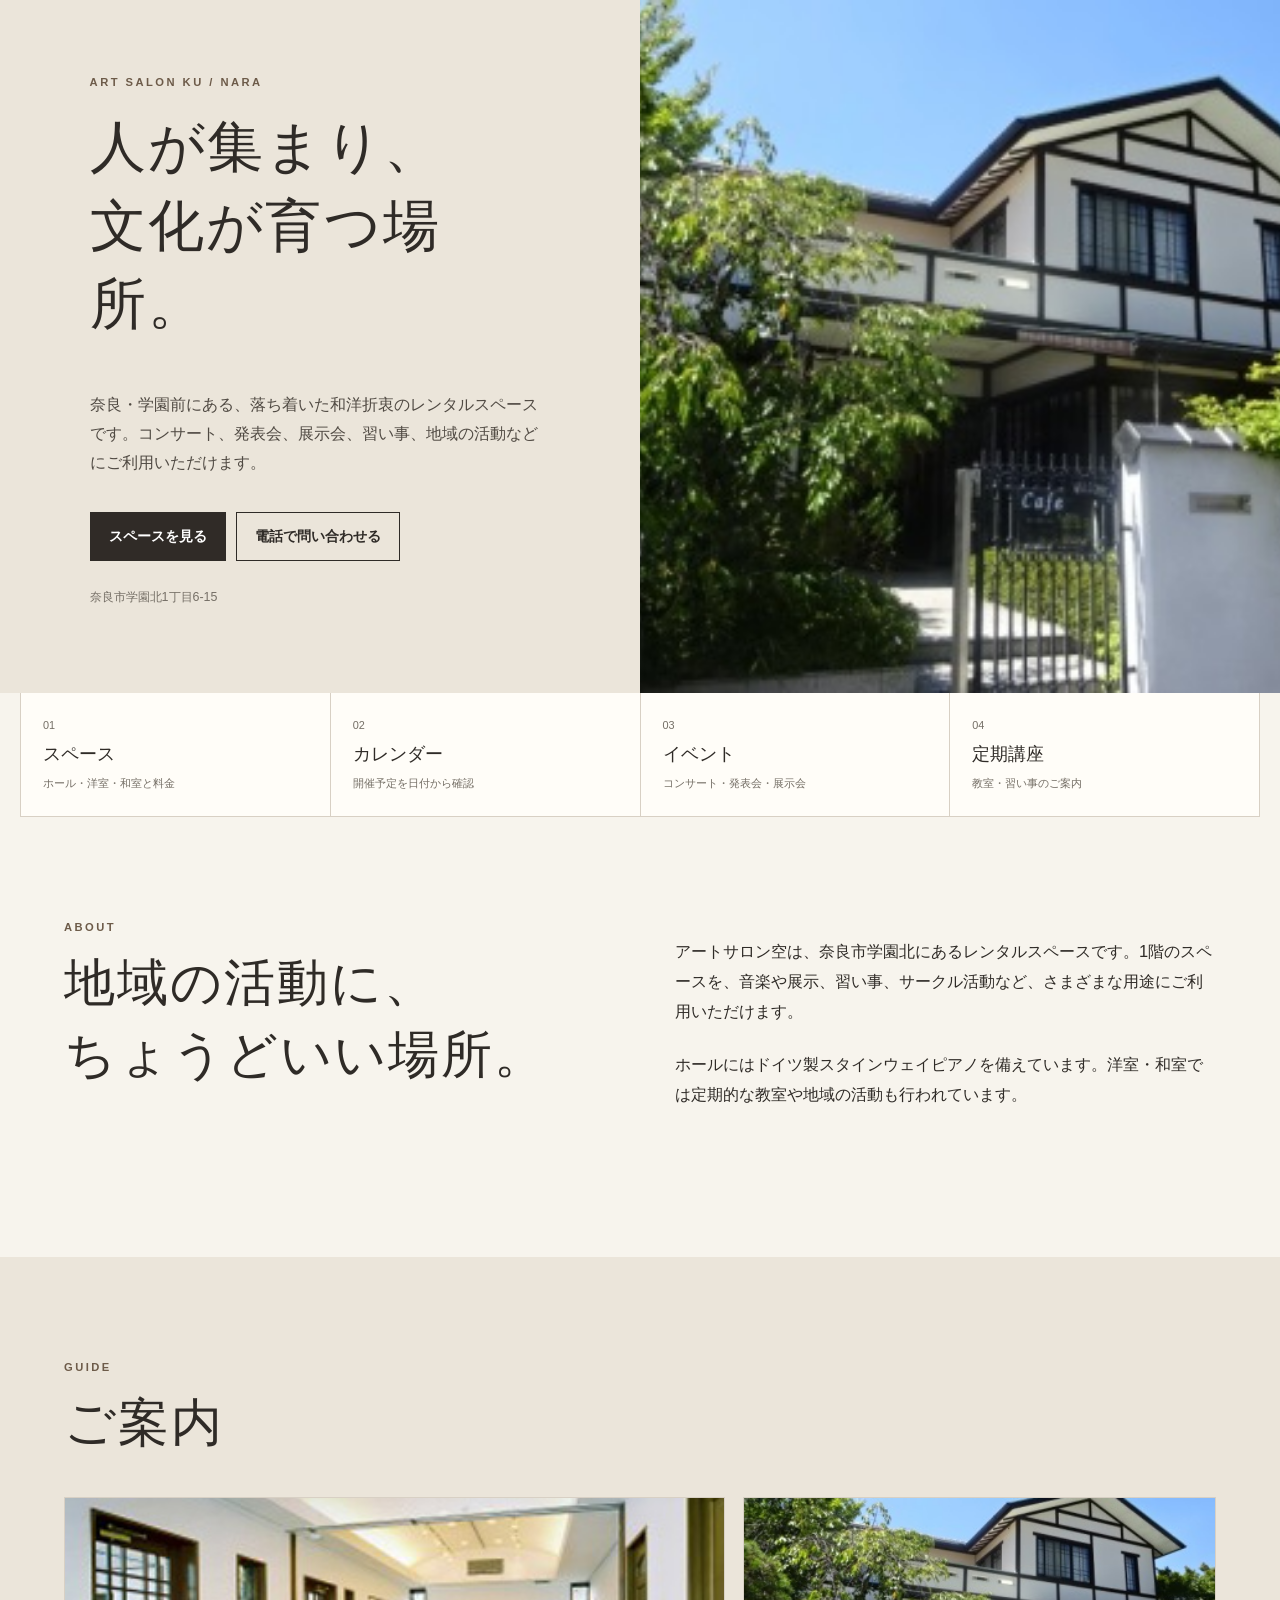
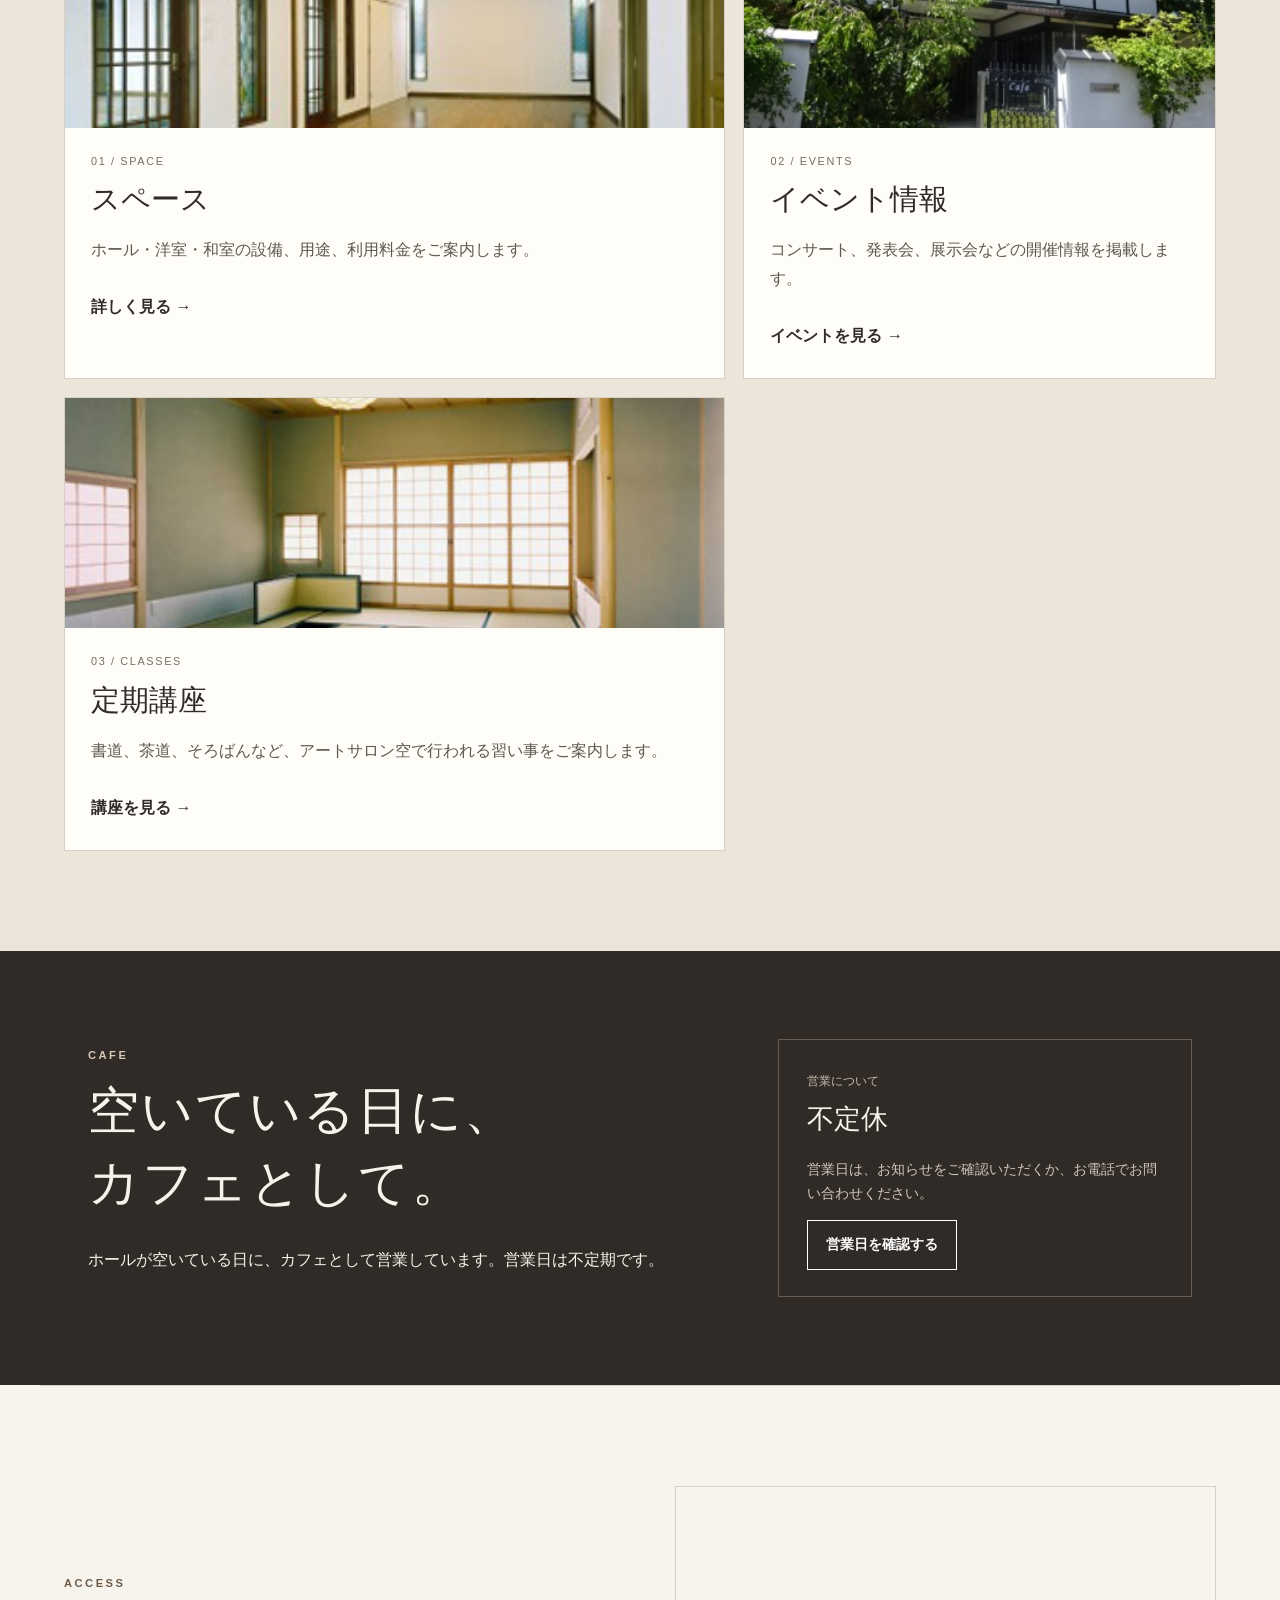
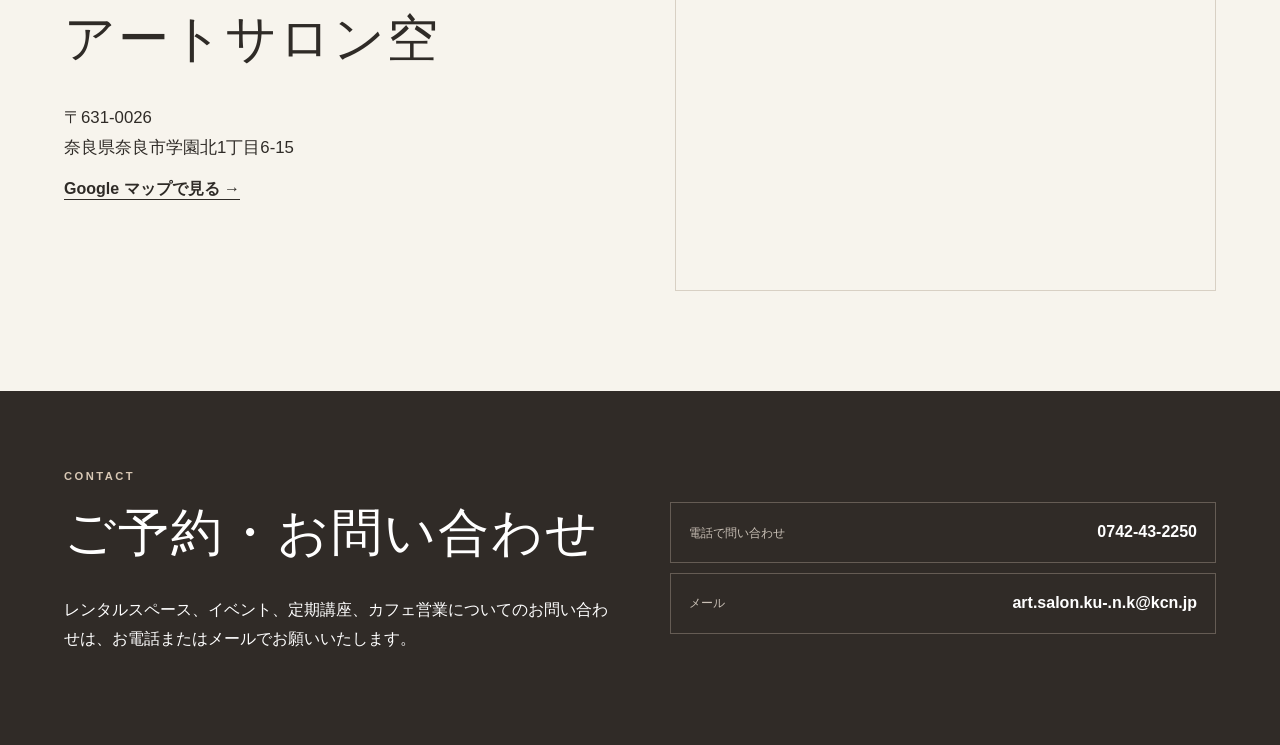
==== commit 1ed15302: "Use shared header/footer components and organized images" ====
--- a/index.html
+++ b/index.html
@@ -10,16 +10,7 @@
 </head>
 <body>
   <a class="skip-link" href="#main">本文へ移動</a>
-  <header class="site-header">
-    <div class="header-inner">
-      <a class="brand" href="index.html" aria-label="アートサロン空 ホーム">
-        <span class="brand-mark" aria-hidden="true">空</span>
-        <span><strong>アートサロン空</strong><small>奈良・学園前</small></span>
-      </a>
-      <nav class="main-nav" aria-label="メインメニュー"><a href="index.html">ホーム</a><a href="space.html">スペース</a><a href="calendar.html">カレンダー</a><a href="events.html">イベント</a><a href="classes.html">定期講座</a></nav>
-      <a class="header-call" href="tel:0742432250"><span>ご予約・お問い合わせ</span><strong>0742-43-2250</strong></a>
-    </div>
-  </header>
+  <div data-component="header"></div>
 
   <main id="main">
     <section class="hero" id="top">
@@ -33,7 +24,7 @@
         </div>
         <p class="hero-note">奈良市学園北1丁目6-15</p>
       </div>
-      <div class="hero-visual"><img src="main.jpg" alt="アートサロン空の写真"></div>
+      <div class="hero-visual"><img src="images/main.jpg" alt="アートサロン空の写真"></div>
     </section>
 
     <section class="quick-links" aria-label="主なご案内">
@@ -61,15 +52,15 @@
       </div>
       <div class="space-grid">
         <a class="space-card" href="space.html" style="text-decoration:none">
-          <div class="space-photo"><img src="ホール.jpg" alt="ホールの写真"></div>
+          <div class="space-photo"><img src="images/hall.jpg" alt="ホールの写真"></div>
           <div class="space-content"><p class="card-number">01 / SPACE</p><h3>スペース</h3><p>ホール・洋室・和室の設備、用途、利用料金をご案内します。</p><span class="text-link">詳しく見る →</span></div>
         </a>
         <a class="space-card" href="events.html" style="text-decoration:none">
-          <div class="space-photo"><img src="main.jpg" alt="アートサロン空の写真"></div>
+          <div class="space-photo"><img src="images/main.jpg" alt="アートサロン空の写真"></div>
           <div class="space-content"><p class="card-number">02 / EVENTS</p><h3>イベント情報</h3><p>コンサート、発表会、展示会などの開催情報を掲載します。</p><span class="text-link">イベントを見る →</span></div>
         </a>
         <a class="space-card" href="classes.html" style="text-decoration:none">
-          <div class="space-photo"><img src="和室.jpg" alt="和室の写真"></div>
+          <div class="space-photo"><img src="images/japanese-room.jpg" alt="和室の写真"></div>
           <div class="space-content"><p class="card-number">03 / CLASSES</p><h3>定期講座</h3><p>書道、茶道、そろばんなど、アートサロン空で行われる習い事をご案内します。</p><span class="text-link">講座を見る →</span></div>
         </a>
       </div>
@@ -110,11 +101,7 @@
     </section>
   </main>
 
-  <footer class="footer">
-    <div><strong>アートサロン空</strong><span>奈良県奈良市学園北1丁目6-15</span></div>
-    <div class="social-links" id="social-links" aria-label="SNS"></div>
-    <p>© Art Salon Ku</p>
-  </footer>
+  <div data-component="footer"></div>
   <script src="script.js"></script>
 </body>
 </html>
--- a/style.css
+++ b/style.css
@@ -28,7 +28,7 @@
 .header-call{grid-column:2;grid-row:1;display:flex;flex-direction:column;align-items:center;text-decoration:none;background:var(--dark);color:#fff;padding:8px 14px;line-height:1.3;white-space:nowrap}
 .header-call span{font-size:.68rem}
 .header-call strong{font-size:1rem;letter-spacing:.04em}
-.main-nav{grid-column:1 / -1;grid-row:2;width:100%;display:grid;grid-template-columns:repeat(4,1fr);gap:0;margin-top:10px;border-top:1px solid #aaa096;border-bottom:0}
+.main-nav{grid-column:1 / -1;grid-row:2;width:100%;display:grid;grid-template-columns:repeat(5,1fr);gap:0;margin-top:10px;border-top:1px solid #aaa096;border-bottom:1px solid #aaa096}
 .main-nav a{text-decoration:none;font-size:.88rem;white-space:nowrap;padding:9px 2px;text-align:center;border-bottom:0}
 .main-nav a+a{border-left:1px solid #aaa096}
 .main-nav a:hover{background:var(--paper-deep)}
@@ -166,3 +166,6 @@
 .event-empty{margin:0;padding:34px 0;color:var(--muted);text-align:center}
 @media(max-width:950px){.hero-visual img{min-height:420px}}
 @media(max-width:600px){.hero-visual img{min-height:330px}}
+
+.contact-phone .phone-label{font-size:.78rem;color:#c9c0b6}
+@media (min-width:601px){.contact-phone strong{display:block}.contact-phone .phone-label{display:block}}
